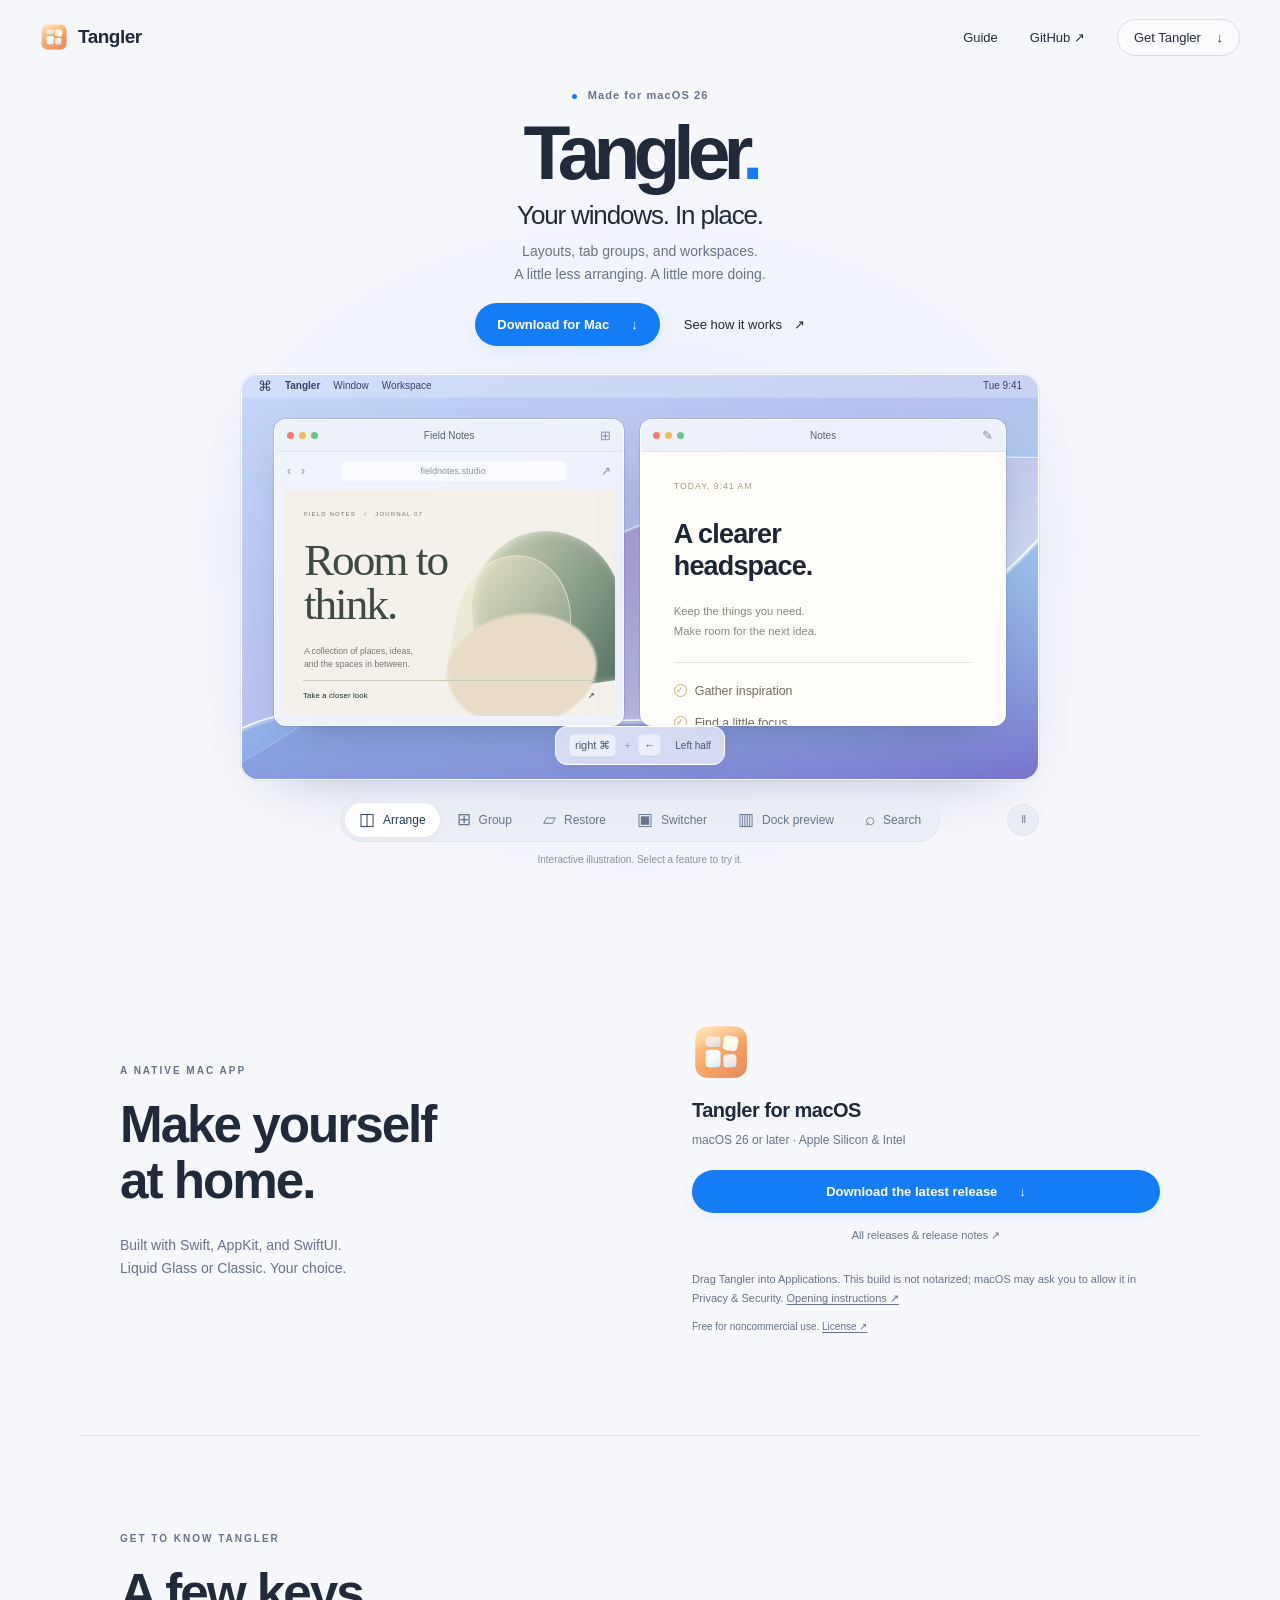
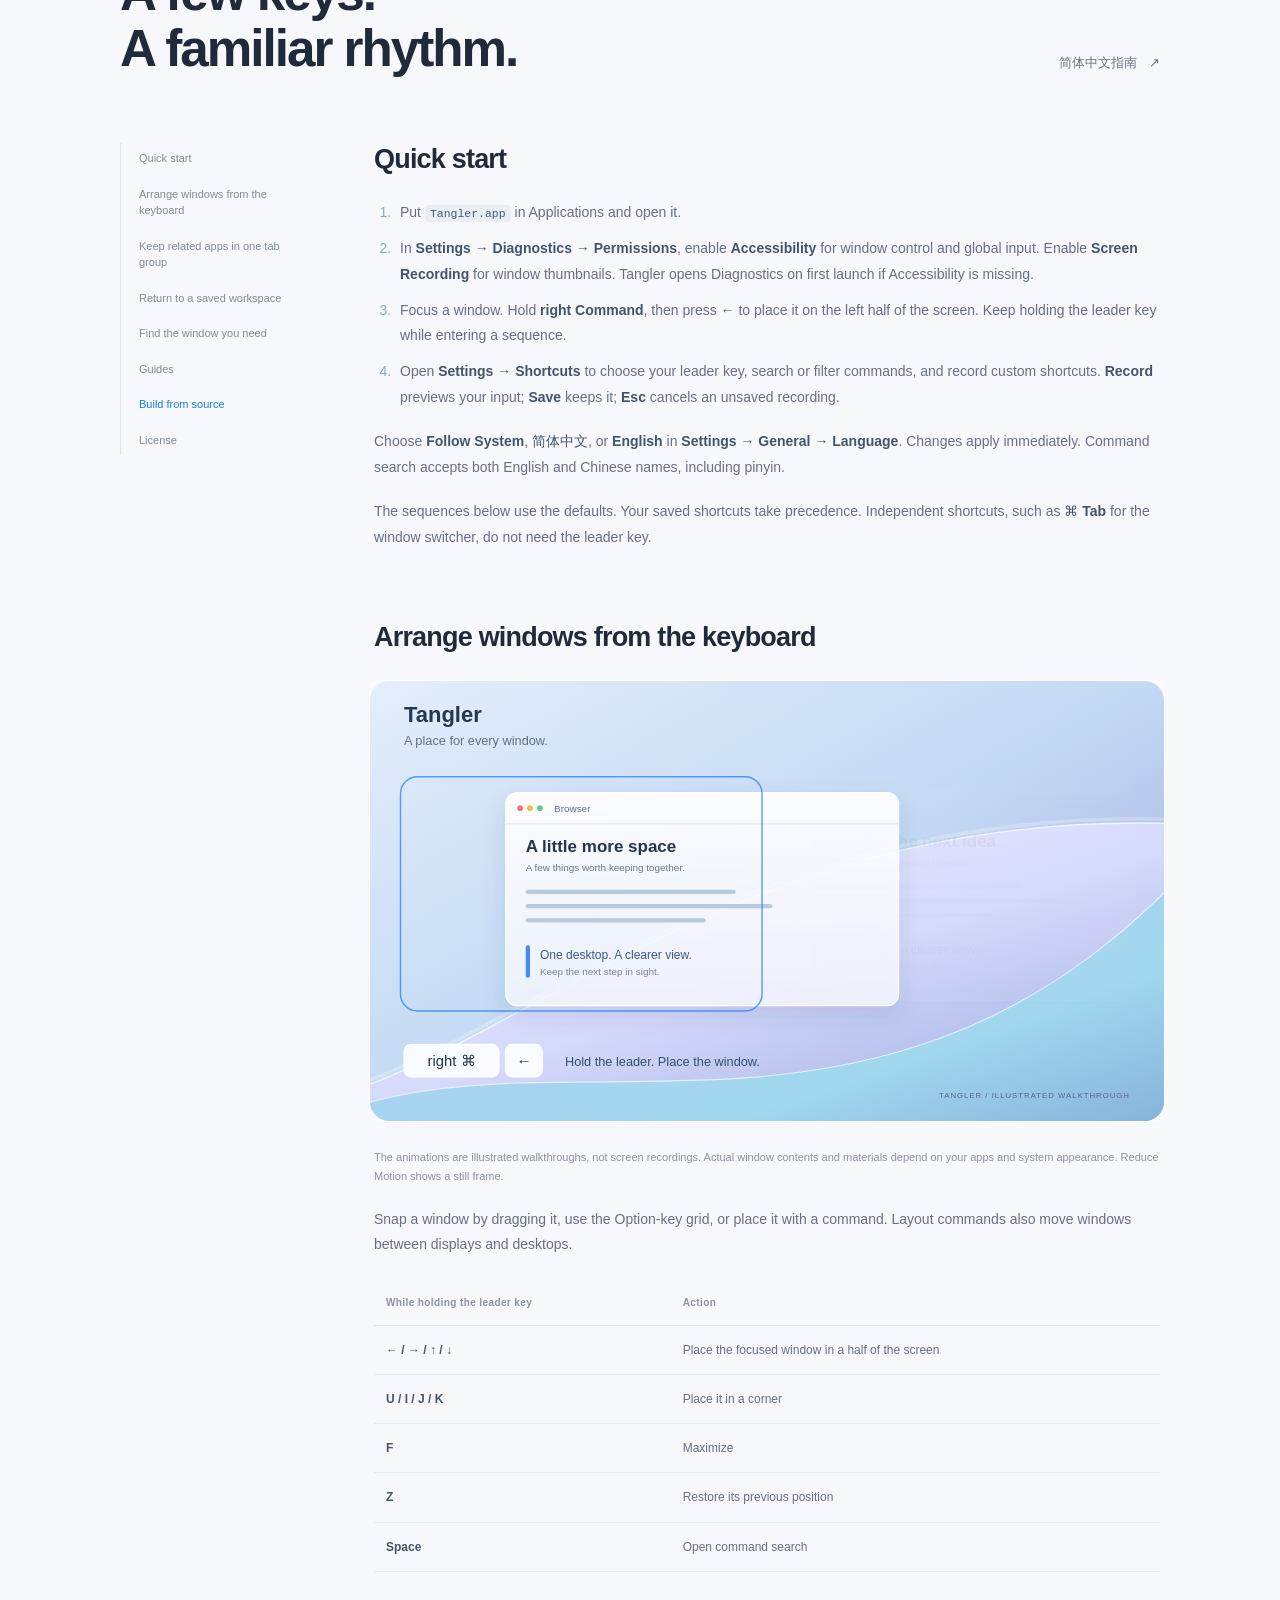
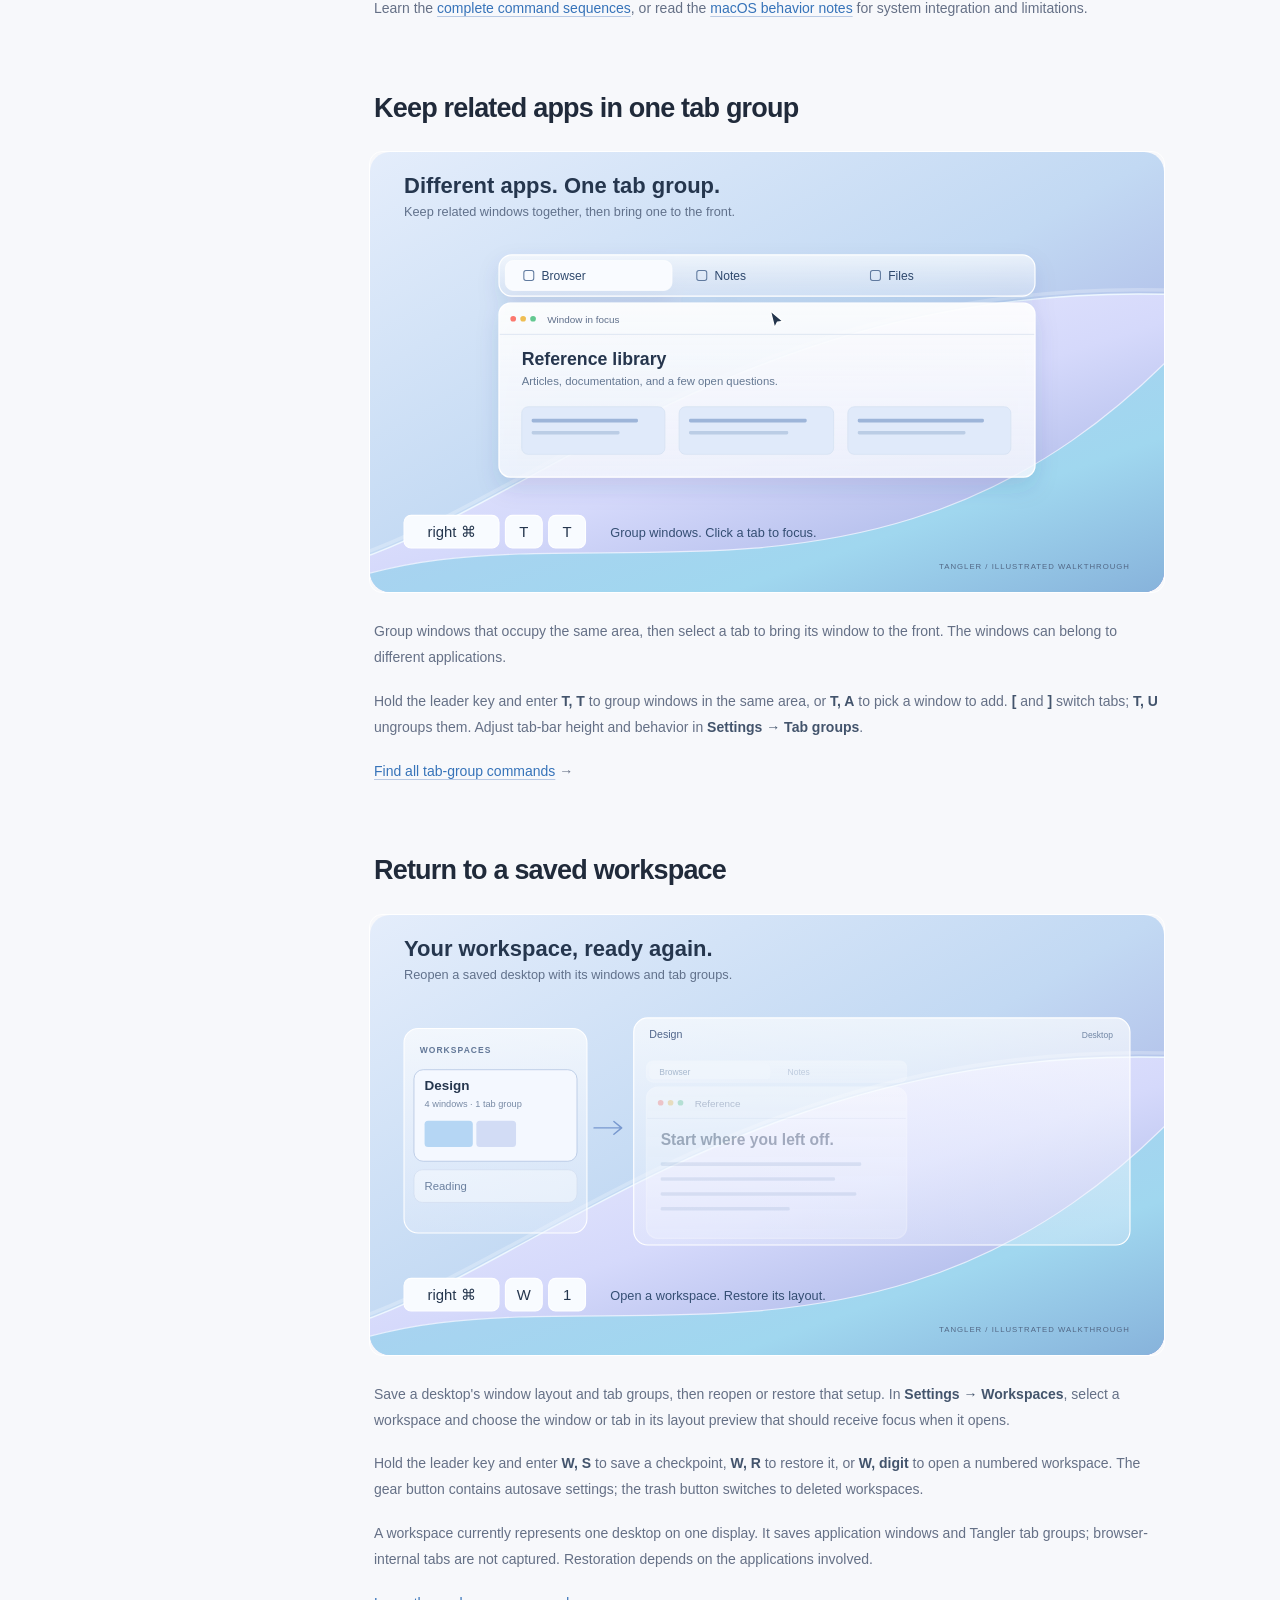
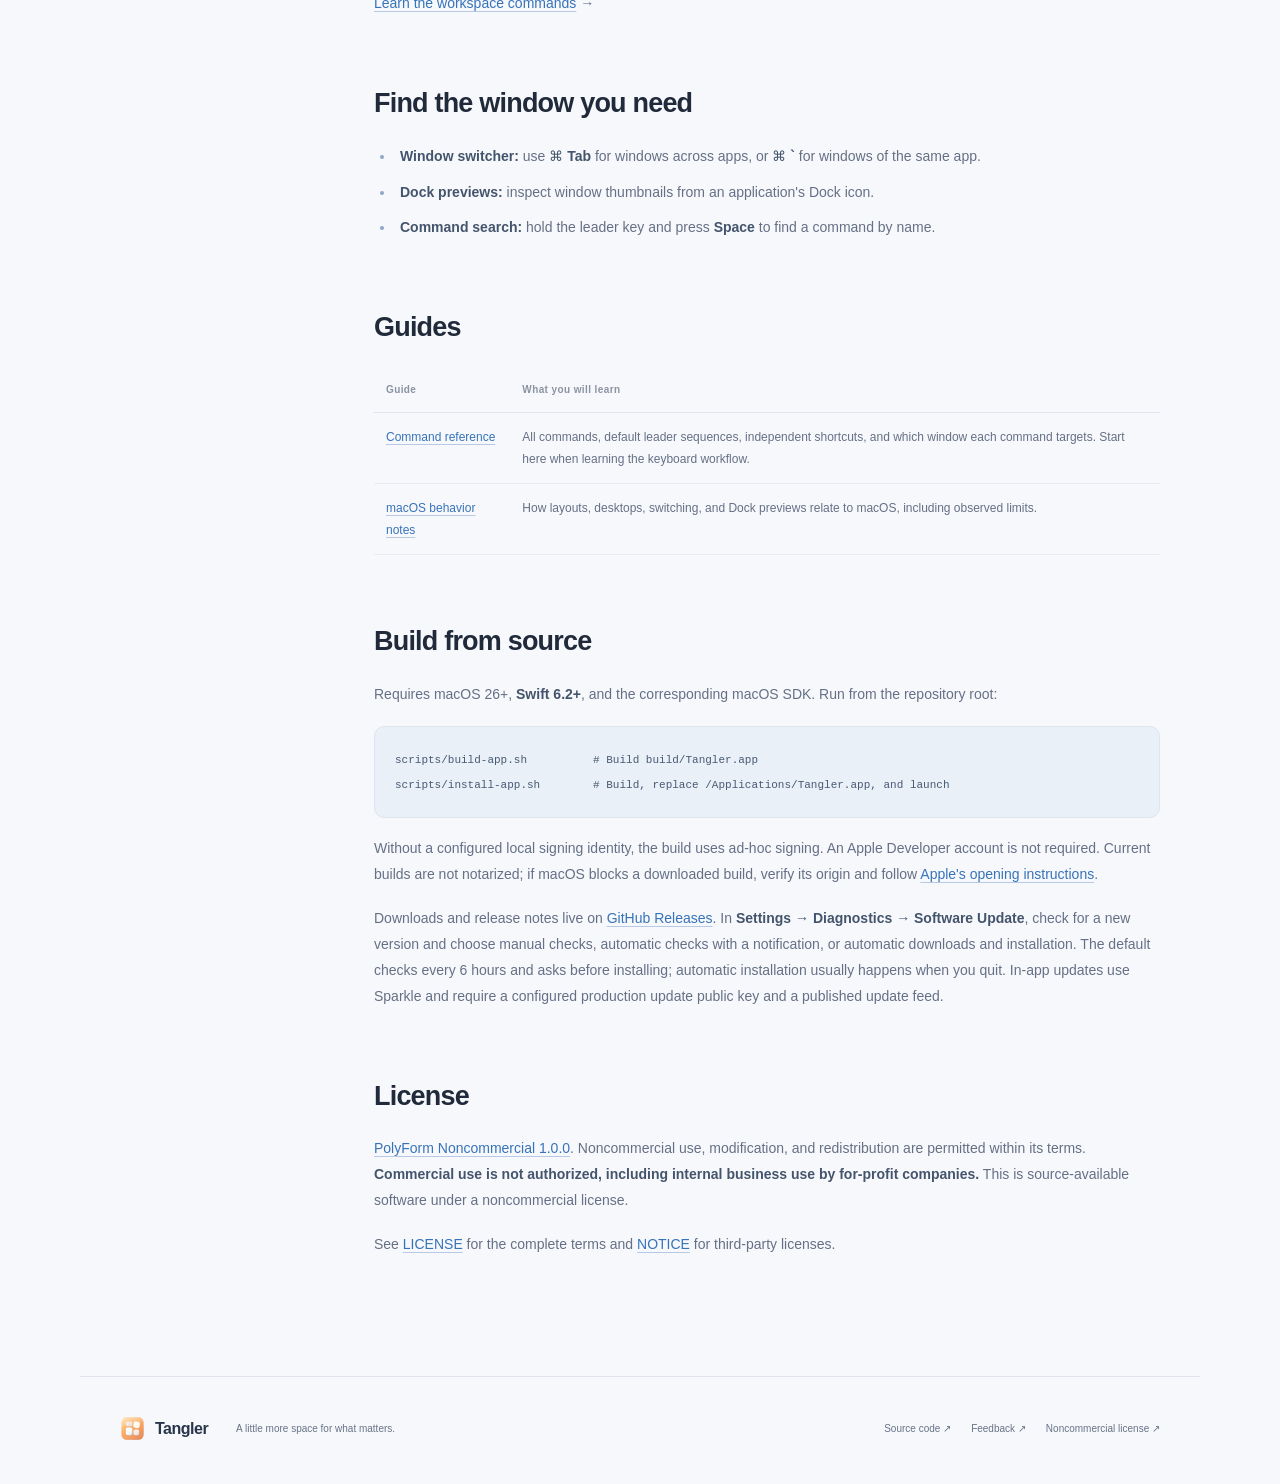
==== index.html @ 2348ae12 "initial release" ====
<!doctype html>
<html lang="en">
  <head>
    <meta charset="utf-8" />
    <meta name="viewport" content="width=device-width, initial-scale=1" />
    <meta
      name="description"
      content="Tangler is a native macOS window manager. Arrange windows, group apps into tabs, and restore saved workspaces."
    />
    <meta name="theme-color" content="#f5f6fa" />
    <meta property="og:title" content="Tangler — Your windows. In place." />
    <meta
      property="og:description"
      content="Keyboard-driven layouts, cross-app tab groups, and saved workspaces for macOS."
    />
    <meta property="og:type" content="website" />
    <meta
      property="og:image"
      content="https://q1ngsong.github.io/Tangler/docs/assets/banner.svg"
    />
    <link rel="canonical" href="https://q1ngsong.github.io/Tangler/" />
    <link rel="icon" href="site/mark.svg" type="image/svg+xml" />
    <link rel="stylesheet" href="site/style.css" />
    <script src="site/main.js" defer></script>
    <title>Tangler — Your windows. In place.</title>
  </head>
  <body>
    <a class="skip-link" href="#guide">Skip to the guide</a>
    <header class="site-header">
      <a class="brand" href="#top" aria-label="Tangler home"
        ><img src="site/mark.svg" width="28" height="28" alt="" />Tangler</a
      >
      <nav aria-label="Main navigation">
        <a href="#guide">Guide</a>
        <a href="https://github.com/Q1ngSong/Tangler"
          >GitHub <span aria-hidden="true">↗</span></a
        >
        <a class="nav-download" href="#download"
          >Get Tangler <span aria-hidden="true">↓</span></a
        >
      </nav>
    </header>
    <main>
      <section class="hero" id="top" aria-labelledby="hero-title">
        <div class="hero-copy">
          <p class="eyebrow">
            <span class="status-dot"></span> Made for macOS 26
          </p>
          <h1 id="hero-title">Tangler<span class="wordmark-dot">.</span></h1>
          <p class="hero-promise">Your windows. In place.</p>
          <p class="hero-description">
            Layouts, tab groups, and workspaces.<br />A little less arranging. A
            little more doing.
          </p>
          <div class="hero-actions">
            <a class="button primary" href="#download"
              >Download for Mac <span aria-hidden="true">↓</span></a
            ><a class="text-link" href="#guide"
              >See how it works <span aria-hidden="true">↗</span></a
            >
          </div>
        </div>
        <div class="demo-wrap">
          <div
            class="desktop"
            data-mode="layout"
            data-scene="layout"
            data-phase="rest"
            data-active="browser"
            role="group"
            aria-label="Interactive illustration of Tangler window management"
          >
            <svg
              class="wallpaper"
              viewBox="0 0 1200 610"
              preserveAspectRatio="xMidYMid slice"
              aria-hidden="true"
            >
              <defs>
                <linearGradient id="compass-blue" x2="0.8" y2="1">
                  <stop stop-color="#64d2ff" /><stop offset="1" stop-color="#1878db" />
                </linearGradient>
                <symbol id="preview-safari" viewBox="0 0 64 64">
                  <rect x="3" y="3" width="58" height="58" rx="14" fill="#f9fcff" stroke="#fff" />
                  <circle cx="32" cy="32" r="23" fill="url(#compass-blue)" />
                  <circle cx="32" cy="32" r="19.5" fill="none" stroke="#fff" stroke-opacity=".7" stroke-width=".8" />
                  <path d="M32 11v4m0 34v4M11 32h4m34 0h4M17 17l3 3m24 24 3 3M17 47l3-3m24-24 3-3" stroke="#fff" stroke-width="1.4" stroke-linecap="round" />
                  <path d="m43 20-7 16-16 8 8-16Z" fill="#fff" />
                  <path d="m43 20-7 16-8-8Z" fill="#fa7067" />
                  <circle cx="32" cy="32" r="2" fill="#fff" />
                </symbol>
                <symbol id="preview-notes" viewBox="0 0 64 64">
                  <rect x="3" y="3" width="58" height="58" rx="14" fill="#fffef9" stroke="#fff" />
                  <path d="M17 3h30a14 14 0 0 1 14 14v7H3v-7A14 14 0 0 1 17 3Z" fill="#f3ce62" />
                  <path d="M3 24h58" stroke="#dfb951" />
                  <path d="M15 34h34M15 42h34M15 50h24" stroke="#c9c6ba" stroke-width="2" stroke-linecap="round" />
                </symbol>
                <symbol id="preview-files" viewBox="0 0 64 64">
                  <rect x="3" y="3" width="58" height="58" rx="14" fill="#eff8ff" stroke="#fff" />
                  <path d="M12 21a4 4 0 0 1 4-4h13l5 5h14a4 4 0 0 1 4 4v20a4 4 0 0 1-4 4H16a4 4 0 0 1-4-4Z" fill="#75bff2" />
                  <path d="M12 28h40" stroke="#c4e9ff" stroke-width="2" />
                </symbol>
                <linearGradient id="sky" x2="1" y2="1">
                  <stop stop-color="#c3d6f8" />
                  <stop offset=".46" stop-color="#b9c2ef" />
                  <stop offset="1" stop-color="#91d5e2" />
                </linearGradient>
                <linearGradient id="flow" x2=".5" y2="1">
                  <stop stop-color="#e4f9ff" stop-opacity=".35" />
                  <stop offset=".48" stop-color="#86b9ed" stop-opacity=".65" />
                  <stop offset="1" stop-color="#7872cc" />
                </linearGradient>
                <linearGradient id="lilac" x2="1" y2=".4">
                  <stop stop-color="#7982cc" />
                  <stop offset=".5" stop-color="#b0a3dd" />
                  <stop offset="1" stop-color="#d7eff8" />
                </linearGradient>
              </defs>
              <path fill="url(#sky)" d="M0 0h1200v610H0z" />
              <g class="ribbon ribbon-back">
                <path
                  d="M-180 620C95 696 407 28 1350 140L1370 690H-180Z"
                  fill="url(#lilac)"
                />
                <path
                  d="M-180 617C95 693 407 25 1350 137"
                  fill="none"
                  stroke="#e7edff"
                  stroke-width="2"
                />
              </g>
              <g class="ribbon ribbon-front">
                <path
                  d="M-140 692C65 220 735 897 1290 146L1390 720H-140Z"
                  fill="url(#flow)"
                />
                <path
                  d="M-140 686C65 214 735 891 1290 140"
                  fill="none"
                  stroke="#f6ffff"
                  stroke-width="2.5"
                />
              </g>
            </svg>
            <div class="desktop-menubar" aria-hidden="true">
              <span class="mini-mark">⌘</span><strong>Tangler</strong
              ><span>Window</span><span>Workspace</span
              ><span class="menubar-right">Tue 9:41</span>
            </div>
            <div class="workspace-label">
              <span class="tiny-stack" aria-hidden="true">▱</span> Design
              workspace <span class="workspace-check">✓</span>
            </div>
            <div class="app-window browser-window">
              <div class="window-chrome">
                <span class="traffic" aria-hidden="true"
                  ><i></i><i></i><i></i></span
                ><span class="window-title">Field Notes</span
                ><span class="window-tool" aria-hidden="true">⊞</span>
              </div>
              <div class="browser-address" aria-hidden="true">
                <span>‹ &nbsp; ›</span><span class="url">fieldnotes.studio</span
                ><span>↗</span>
              </div>
              <div class="browser-page">
                <div class="editorial-label">
                  FIELD NOTES &nbsp; / &nbsp; JOURNAL 07
                </div>
                <h2>Room to<br />think.</h2>
                <div class="editorial-art" aria-hidden="true">
                  <span></span><i></i><b></b>
                </div>
                <p>
                  A collection of places, ideas,<br />and the spaces in between.
                </p>
                <span class="editorial-footer"
                  >Take a closer look <span>↗</span></span
                >
              </div>
            </div>
            <div class="app-window reading-window" aria-hidden="true">
              <div class="window-chrome">
                <span class="traffic" aria-hidden="true"><i></i><i></i><i></i></span>
                <span class="window-title">Reading list</span>
              </div>
              <div class="reading-page">
                <p>FIELD NOTES / SAVED FOR LATER</p>
                <h2>A little<br />inspiration.</h2>
                <div class="reading-lines" aria-hidden="true"></div>
              </div>
            </div>
            <div class="app-window notes-window">
              <div class="window-chrome">
                <span class="traffic" aria-hidden="true"
                  ><i></i><i></i><i></i></span
                ><span class="window-title">Notes</span
                ><span class="window-tool" aria-hidden="true">✎</span>
              </div>
              <div class="note-page">
                <p class="note-date">TODAY, 9:41 AM</p>
                <h2>A clearer<br />headspace.</h2>
                <p>
                  Keep the things you need.<br />Make room for the next idea.
                </p>
                <div class="note-rule"></div>
                <div class="note-check"><span>✓</span> Gather inspiration</div>
                <div class="note-check"><span>✓</span> Find a little focus</div>
                <div class="note-check">
                  <span class="empty-check"></span> Make something good
                </div>
                <p class="note-signature">One thing at a time.</p>
              </div>
            </div>
            <div class="app-window files-window" aria-hidden="true">
              <div class="window-chrome">
                <span class="traffic"><i></i><i></i><i></i></span
                ><span class="window-title">Ideas</span>
              </div>
              <div class="folder-icon"></div>
              <p>Everything, together.</p>
            </div>
            <div class="tab-group" role="group" aria-label="Preview app tabs">
              <button data-app="browser" aria-pressed="true">
                <span class="app-icon safari-icon">↗</span>Field Notes</button
              ><button data-app="notes" aria-pressed="false">
                <span class="app-icon notes-icon">≡</span>Notes</button
              ><span class="tab-add" aria-hidden="true">+</span>
            </div>
            <div class="preview-panel switcher-preview" role="group" aria-label="Window switcher preview" aria-hidden="true" inert>
              <div class="preview-heading"><strong>Every window, in view.</strong><span>Choose one to focus</span></div>
              <div class="switcher-windows"></div>
            </div>
            <div class="preview-panel dock-preview" role="group" aria-label="Dock window previews" aria-hidden="true" inert>
              <div class="preview-heading"><strong class="dock-preview-title">Safari</strong><span>Choose a window</span></div>
              <div class="dock-windows"></div>
            </div>
            <div class="dock-stage" role="group" aria-label="Preview Dock apps" aria-hidden="true" inert>
              <button class="dock-app" data-app="browser" aria-label="Preview Safari windows" aria-pressed="true"><svg class="dock-icon" viewBox="0 0 64 64" aria-hidden="true"><use href="#preview-safari" /></svg></button>
              <button class="dock-app" data-app="notes" aria-label="Preview Notes windows" aria-pressed="false"><svg class="dock-icon" viewBox="0 0 64 64" aria-hidden="true"><use href="#preview-notes" /></svg></button>
            </div>
            <div class="preview-panel search-preview" role="group" aria-label="Command search preview" aria-hidden="true" inert>
              <label class="search-field">
                <svg viewBox="0 0 24 24" fill="none" stroke="currentColor" stroke-width="1.7" aria-hidden="true"><circle cx="10.5" cy="10.5" r="6.5"/><path d="m16 16 5 5"/></svg>
                <input class="command-search-input" type="search" aria-label="Search demo commands and windows" placeholder="Search commands and windows…" autocomplete="off" spellcheck="false" />
              </label>
              <div class="search-results"></div>
              <p class="search-empty" hidden>No matches. Try “Notes” or “Layout”.</p>
              <div class="search-footer"><span class="search-count">4 results</span><span>↵ Run first result · Esc close</span></div>
            </div>
            <div class="snap-outline" aria-hidden="true"></div>
            <div class="command-hint">
              <kbd>right ⌘</kbd><span class="command-plus">+</span
              ><kbd class="demo-key">←</kbd
              ><span class="command-label">Left half</span>
            </div>
          </div>
          <div class="demo-toolbar">
            <div
              class="mode-picker"
              role="group"
              aria-label="Choose a feature to preview"
            >
              <button data-mode="layout" aria-pressed="true">
                <span aria-hidden="true">◫</span> Arrange</button
              ><button data-mode="tabs" aria-pressed="false">
                <span aria-hidden="true">⊞</span> Group</button
              ><button data-mode="workspace" aria-pressed="false">
                <span aria-hidden="true">▱</span> Restore
              </button><button data-mode="switcher" aria-pressed="false">
                <span aria-hidden="true">▣</span> Switcher
              </button><button data-mode="dock" aria-pressed="false">
                <span aria-hidden="true">▥</span> Dock preview
              </button><button data-mode="search" aria-pressed="false">
                <span aria-hidden="true">⌕</span> Search
              </button>
            </div>
            <button
              class="motion-toggle"
              type="button"
              aria-pressed="true"
              aria-label="Pause automatic preview"
            >
              <span class="motion-symbol" aria-hidden="true">Ⅱ</span>
            </button>
          </div>
          <p class="demo-caption">
            Interactive illustration. Select a feature to try it.
          </p>
          <p class="sr-only" role="status" id="demo-status"></p>
        </div>
      </section>
      <section
        class="download-section section-width"
        id="download"
        aria-labelledby="download-title"
      >
        <div>
          <p class="eyebrow">A NATIVE MAC APP</p>
          <h2 id="download-title">Make yourself<br />at home.</h2>
          <p>
            Built with Swift, AppKit, and SwiftUI.<br />Liquid Glass or Classic.
            Your choice.
          </p>
        </div>
        <div class="download-details">
          <img
            class="download-mark"
            src="site/mark.svg"
            alt=""
            width="58"
            height="58"
          />
          <h3>Tangler for macOS</h3>
          <p>macOS 26 or later · Apple Silicon &amp; Intel</p>
          <a
            class="button primary"
            href="https://github.com/Q1ngSong/Tangler/releases/latest"
            >Download the latest release <span aria-hidden="true">↓</span></a
          ><a
            class="release-link"
            href="https://github.com/Q1ngSong/Tangler/releases"
            >All releases &amp; release notes
            <span aria-hidden="true">↗</span></a
          >
          <p class="install-note">
            Drag Tangler into Applications. This build is not notarized; macOS
            may ask you to allow it in Privacy &amp; Security.
            <a href="https://support.apple.com/en-us/102445"
              >Opening instructions ↗</a
            >
          </p>
          <p class="license-note">
            Free for noncommercial use.
            <a href="https://github.com/Q1ngSong/Tangler/blob/main/LICENSE"
              >License ↗</a
            >
          </p>
        </div>
      </section>
      <section
        class="guide-section section-width"
        id="guide"
        aria-labelledby="guide-title"
      >
        <div class="guide-heading">
          <p class="eyebrow">GET TO KNOW TANGLER</p>
          <h2 id="guide-title">A few keys.<br />A familiar rhythm.</h2>
          <a
            class="text-link"
            href="https://github.com/Q1ngSong/Tangler/blob/main/docs/README.zh-CN.md"
            >简体中文指南 <span aria-hidden="true">↗</span></a
          >
        </div>
        <div class="guide-layout">
          <aside class="guide-nav" aria-label="Guide sections"><a href="#quick-start">Quick start</a>
<a href="#arrange-windows-from-the-keyboard">Arrange windows from the keyboard</a>
<a href="#keep-related-apps-in-one-tab-group">Keep related apps in one tab group</a>
<a href="#return-to-a-saved-workspace">Return to a saved workspace</a>
<a href="#find-the-window-you-need">Find the window you need</a>
<a href="#guides">Guides</a>
<a href="#build-from-source">Build from source</a>
<a href="#license">License</a></aside>
          <article class="readme-content"><h2 id="quick-start">Quick start</h2>
<ol>
<li>Put <code>Tangler.app</code> in Applications and open it.</li>
<li>In <strong>Settings → Diagnostics → Permissions</strong>, enable <strong>Accessibility</strong> for window control and global input. Enable <strong>Screen Recording</strong> for window thumbnails. Tangler opens Diagnostics on first launch if Accessibility is missing.</li>
<li>Focus a window. Hold <strong>right Command</strong>, then press <strong>←</strong> to place it on the left half of the screen. Keep holding the leader key while entering a sequence.</li>
<li>Open <strong>Settings → Shortcuts</strong> to choose your leader key, search or filter commands, and record custom shortcuts. <strong>Record</strong> previews your input; <strong>Save</strong> keeps it; <strong>Esc</strong> cancels an unsaved recording.</li>
</ol>
<p>Choose <strong>Follow System</strong>, <strong>简体中文</strong>, or <strong>English</strong> in <strong>Settings → General → Language</strong>. Changes apply immediately. Command search accepts both English and Chinese names, including pinyin.</p>
<p>The sequences below use the defaults. Your saved shortcuts take precedence. Independent shortcuts, such as <strong>⌘ Tab</strong> for the window switcher, do not need the leader key.</p>
<h2 id="arrange-windows-from-the-keyboard">Arrange windows from the keyboard</h2>
<p><img src="docs/assets/layout-demo.svg" alt="Animated illustration of a window moving into the left half of a desktop after a leader-key command." loading="lazy" decoding="async" /></p>
<p><em>The animations are illustrated walkthroughs, not screen recordings. Actual window contents and materials depend on your apps and system appearance. Reduce Motion shows a still frame.</em></p>
<p>Snap a window by dragging it, use the Option-key grid, or place it with a command. Layout commands also move windows between displays and desktops.</p>
<table>
<thead>
<tr>
<th>While holding the leader key</th>
<th>Action</th>
</tr>
</thead>
<tbody>
<tr>
<td><strong>← / → / ↑ / ↓</strong></td>
<td>Place the focused window in a half of the screen</td>
</tr>
<tr>
<td><strong>U / I / J / K</strong></td>
<td>Place it in a corner</td>
</tr>
<tr>
<td><strong>F</strong></td>
<td>Maximize</td>
</tr>
<tr>
<td><strong>Z</strong></td>
<td>Restore its previous position</td>
</tr>
<tr>
<td><strong>Space</strong></td>
<td>Open command search</td>
</tr>
</tbody>
</table>
<p>Learn the <a href="https://github.com/Q1ngSong/Tangler/blob/main/docs/COMMANDS.md">complete command sequences</a>, or read the <a href="https://github.com/Q1ngSong/Tangler/blob/main/docs/COMMANDS.macos.md">macOS behavior notes</a> for system integration and limitations.</p>
<h2 id="keep-related-apps-in-one-tab-group">Keep related apps in one tab group</h2>
<p><img src="docs/assets/tabs-demo.svg" alt="Animated illustration of a cross-app tab group switching from a browser window to notes." loading="lazy" decoding="async" /></p>
<p>Group windows that occupy the same area, then select a tab to bring its window to the front. The windows can belong to different applications.</p>
<p>Hold the leader key and enter <strong>T, T</strong> to group windows in the same area, or <strong>T, A</strong> to pick a window to add. <strong>[</strong> and <strong>]</strong> switch tabs; <strong>T, U</strong> ungroups them. Adjust tab-bar height and behavior in <strong>Settings → Tab groups</strong>.</p>
<p><a href="https://github.com/Q1ngSong/Tangler/blob/main/docs/COMMANDS.md">Find all tab-group commands</a> →</p>
<h2 id="return-to-a-saved-workspace">Return to a saved workspace</h2>
<p><img src="docs/assets/workspace-demo.svg" alt="Animated illustration of opening a saved workspace and restoring its windows and tab group." loading="lazy" decoding="async" /></p>
<p>Save a desktop's window layout and tab groups, then reopen or restore that setup. In <strong>Settings → Workspaces</strong>, select a workspace and choose the window or tab in its layout preview that should receive focus when it opens.</p>
<p>Hold the leader key and enter <strong>W, S</strong> to save a checkpoint, <strong>W, R</strong> to restore it, or <strong>W, digit</strong> to open a numbered workspace. The gear button contains autosave settings; the trash button switches to deleted workspaces.</p>
<p>A workspace currently represents one desktop on one display. It saves application windows and Tangler tab groups; browser-internal tabs are not captured. Restoration depends on the applications involved.</p>
<p><a href="https://github.com/Q1ngSong/Tangler/blob/main/docs/COMMANDS.md">Learn the workspace commands</a> →</p>
<h2 id="find-the-window-you-need">Find the window you need</h2>
<ul>
<li><strong>Window switcher:</strong> use <strong>⌘ Tab</strong> for windows across apps, or <strong>⌘ `</strong> for windows of the same app.</li>
<li><strong>Dock previews:</strong> inspect window thumbnails from an application's Dock icon.</li>
<li><strong>Command search:</strong> hold the leader key and press <strong>Space</strong> to find a command by name.</li>
</ul>
<h2 id="guides">Guides</h2>
<table>
<thead>
<tr>
<th>Guide</th>
<th>What you will learn</th>
</tr>
</thead>
<tbody>
<tr>
<td><a href="https://github.com/Q1ngSong/Tangler/blob/main/docs/COMMANDS.md">Command reference</a></td>
<td>All commands, default leader sequences, independent shortcuts, and which window each command targets. Start here when learning the keyboard workflow.</td>
</tr>
<tr>
<td><a href="https://github.com/Q1ngSong/Tangler/blob/main/docs/COMMANDS.macos.md">macOS behavior notes</a></td>
<td>How layouts, desktops, switching, and Dock previews relate to macOS, including observed limits.</td>
</tr>
</tbody>
</table>
<h2 id="build-from-source">Build from source</h2>
<p>Requires macOS 26+, <strong>Swift 6.2+</strong>, and the corresponding macOS SDK. Run from the repository root:</p>
<pre><code class="language-sh">scripts/build-app.sh          # Build build/Tangler.app
scripts/install-app.sh        # Build, replace /Applications/Tangler.app, and launch
</code></pre>
<p>Without a configured local signing identity, the build uses ad-hoc signing. An Apple Developer account is not required. Current builds are not notarized; if macOS blocks a downloaded build, verify its origin and follow <a href="https://support.apple.com/en-us/102445">Apple's opening instructions</a>.</p>
<p>Downloads and release notes live on <a href="https://github.com/Q1ngSong/Tangler/releases">GitHub Releases</a>. In <strong>Settings → Diagnostics → Software Update</strong>, check for a new version and choose manual checks, automatic checks with a notification, or automatic downloads and installation. The default checks every 6 hours and asks before installing; automatic installation usually happens when you quit. In-app updates use Sparkle and require a configured production update public key and a published update feed.</p>
<h2 id="license">License</h2>
<p><a href="https://github.com/Q1ngSong/Tangler/blob/main/LICENSE">PolyForm Noncommercial 1.0.0</a>. Noncommercial use, modification, and redistribution are permitted within its terms. <strong>Commercial use is not authorized, including internal business use by for-profit companies.</strong> This is source-available software under a noncommercial license.</p>
<p>See <a href="https://github.com/Q1ngSong/Tangler/blob/main/LICENSE">LICENSE</a> for the complete terms and <a href="https://github.com/Q1ngSong/Tangler/blob/main/NOTICE">NOTICE</a> for third-party licenses.</p>
</article>
        </div>
      </section>
    </main>
    <footer class="section-width">
      <a class="brand" href="#top"
        ><img src="site/mark.svg" width="25" height="25" alt="" />Tangler</a
      >
      <p>A little more space for what matters.</p>
      <div>
        <a href="https://github.com/Q1ngSong/Tangler">Source code ↗</a
        ><a href="https://github.com/Q1ngSong/Tangler/issues">Feedback ↗</a
        ><a href="https://github.com/Q1ngSong/Tangler/blob/main/LICENSE"
          >Noncommercial license ↗</a
        >
      </div>
    </footer>
  </body>
</html>
---- site/style.css ----
@charset "UTF-8";
:root {
  color-scheme: light;
  --ink: #202a3a;
  --muted: #687388;
  --paper: #f7f8fb;
  --blue: #147df5;
  --line: #dfe4ed;
  --header-height: 74px;
  font-family: -apple-system, BlinkMacSystemFont, "Segoe UI", sans-serif;
  font-synthesis: none;
  scroll-behavior: smooth;
  scroll-padding-top: 100px;
}
* {
  box-sizing: border-box;
}
body {
  margin: 0;
  background: var(--paper);
  color: var(--ink);
  -webkit-font-smoothing: antialiased;
}
a {
  color: inherit;
  text-decoration: none;
}
button {
  font: inherit;
  color: inherit;
  cursor: pointer;
}
a,
button {
  -webkit-tap-highlight-color: transparent;
}
button:focus-visible,
a:focus-visible {
  outline: 3px solid var(--blue);
  outline-offset: 5px;
}
button {
  border: 0;
}
img,
svg {
  max-width: 100%;
}
.sr-only {
  position: absolute;
  width: 1px;
  height: 1px;
  padding: 0;
  overflow: hidden;
  clip: rect(0, 0, 0, 0);
  white-space: nowrap;
}
.skip-link {
  position: fixed;
  top: 10px;
  left: 10px;
  z-index: 100;
  background: white;
  padding: 12px;
  transform: translateY(-150%);
}
.skip-link:focus {
  transform: none;
}
.site-header {
  height: var(--header-height);
  display: flex;
  align-items: center;
  justify-content: space-between;
  max-width: 1280px;
  padding: 0 40px;
  margin: 0 auto;
  position: relative;
  z-index: 10;
}
.brand {
  display: inline-flex;
  align-items: center;
  gap: 10px;
  font-size: 19px;
  font-weight: 650;
  letter-spacing: -0.5px;
}
.site-header nav {
  display: flex;
  align-items: center;
  gap: 32px;
  font-size: 13px;
  font-weight: 500;
}
.site-header nav a {
  transition: color 0.2s;
}
.site-header nav a:hover,
.text-link:hover {
  color: var(--blue);
}
.nav-download {
  padding: 10px 16px;
  border: 1px solid #d5dce8;
  border-radius: 22px;
  background: #ffffff75;
}
.nav-download span {
  margin-left: 12px;
}
.hero {
  position: relative;
  overflow: hidden;
  padding: 24px 0 52px;
  background: radial-gradient(ellipse at 50% 56%, #e9edff 0, transparent 61%);
}
.hero-copy {
  text-align: center;
  position: relative;
  z-index: 2;
  padding: 0 24px;
  animation: arrive 0.75s both;
}
.eyebrow {
  font-size: 10px;
  letter-spacing: 2px;
  font-weight: 650;
  color: var(--muted);
  line-height: 1.7;
  margin: 0 0 18px;
}
.hero .eyebrow {
  font-size: 11px;
  letter-spacing: 1.1px;
  text-transform: none;
  margin-bottom: 8px;
}
.status-dot {
  display: inline-block;
  width: 5px;
  height: 5px;
  border-radius: 50%;
  background: #147df5;
  vertical-align: middle;
  margin-right: 7px;
}
.hero h1 {
  font-size: clamp(66px, 7.3vw, 108px);
  line-height: 1.02;
  letter-spacing: -7px;
  font-weight: 650;
  margin: 0;
}
.wordmark-dot {
  color: var(--blue);
}
.hero-promise {
  font-size: clamp(21px, 2.25vw, 32px);
  letter-spacing: -1.15px;
  line-height: 1.25;
  margin: 12px 0;
}
.hero-description {
  font-size: 14px;
  color: var(--muted);
  line-height: 1.7;
  margin: 14px 0 20px;
}
.hero-actions {
  display: flex;
  align-items: center;
  justify-content: center;
  gap: 24px;
}
.button {
  display: inline-flex;
  align-items: center;
  justify-content: center;
  gap: 22px;
  padding: 14px 22px;
  border-radius: 28px;
  font-size: 13px;
  font-weight: 550;
  transition:
    background 0.2s,
    transform 0.2s;
}
.button:hover {
  transform: translateY(-2px);
}
.button.primary {
  background: var(--blue);
  color: #fff;
  box-shadow: 0 5px 12px #147df512;
}
.button.primary:hover {
  background: #086de0;
}
.text-link {
  font-size: 13px;
  font-weight: 500;
  transition: color 0.2s;
}
.text-link span {
  margin-left: 8px;
}
.demo-wrap {
  container-type: inline-size;
  max-width: 1120px;
  margin: 42px auto 0;
  padding: 0 40px;
  animation: arrive 1s 0.12s both;
}
.desktop {
  container-type: inline-size;
  color: #1b2533;
  color-scheme: light;
  position: relative;
  isolation: isolate;
  aspect-ratio: 1200/610;
  border: 1px solid #fff;
  border-radius: 17px;
  overflow: hidden;
  background: #bec9ee;
  box-shadow:
    0 26px 55px -36px #39497565,
    0 0 0 1px #59668918;
}
.wallpaper {
  position: absolute;
  inset: 0;
  width: 100%;
  height: 100%;
  z-index: -2;
}
.ribbon {
  transform-origin: center;
  animation: flow 17s ease-in-out infinite alternate;
}
.ribbon-front {
  animation-delay: -7s;
  animation-duration: 21s;
}
.desktop-menubar {
  height: 5.4%;
  display: flex;
  align-items: center;
  gap: 1.7%;
  padding: 0 2%;
  font-size: clamp(5px, 0.85vw, 10px);
  background: #f5f6ff49;
  box-shadow: 0 1px #fff3;
  color: #354266;
}
.mini-mark {
  font-size: 1.4em;
}
.menubar-right {
  margin-left: auto;
}
.workspace-label {
  position: absolute;
  left: 4%;
  top: 10%;
  display: flex;
  align-items: center;
  gap: 8px;
  padding: 9px 14px;
  border: 1px solid #fff9;
  border-radius: 30px;
  background: #ebf5ff60;
  backdrop-filter: blur(15px);
  font-size: clamp(7px, 0.9vw, 11px);
  opacity: 0;
  transform: translateY(-5px);
  transition:
    opacity 0.55s,
    transform 0.55s;
}
.tiny-stack {
  font-size: 20px;
}
.workspace-check {
  background: #fff7;
  border-radius: 50%;
  width: 16px;
  height: 16px;
  text-align: center;
  line-height: 16px;
  margin-left: 12px;
}
.app-window {
  position: absolute;
  overflow: hidden;
  border: 1px solid #fffffff2;
  border-radius: 12px;
  background: #f6f8ffe8;
  box-shadow:
    0 17px 45px -23px #33486787,
    0 0 0 1px #556a9533;
  transition:
    inset 1s cubic-bezier(0.22, 1, 0.36, 1),
    width 1s cubic-bezier(0.22, 1, 0.36, 1),
    height 1s cubic-bezier(0.22, 1, 0.36, 1),
    opacity 0.55s,
    transform 0.75s,
    box-shadow 0.3s;
  backdrop-filter: blur(22px);
  container-type: inline-size;
}
.window-chrome {
  height: 32px;
  display: flex;
  align-items: center;
  padding: 0 12px;
  background: #e9edf477;
  border-bottom: 1px solid #bbc6d343;
  position: relative;
}
.traffic {
  display: flex;
  gap: 5px;
}
.traffic i {
  width: 7px;
  height: 7px;
  border-radius: 50%;
  background: #fc786e;
}
.traffic i:nth-child(2) {
  background: #efbe53;
}
.traffic i:nth-child(3) {
  background: #63c890;
}
.window-title {
  font-size: 10px;
  position: absolute;
  left: 50%;
  transform: translateX(-50%);
  font-weight: 500;
  white-space: nowrap;
  color: #566178;
}
.window-tool {
  margin-left: auto;
  color: #8190a4;
  font-size: 13px;
}
.browser-window {
  left: 9%;
  top: 13%;
  width: 55%;
  height: 73%;
  z-index: 2;
}
.notes-window {
  left: 57%;
  top: 23%;
  width: 34%;
  height: 63%;
  z-index: 3;
}
.files-window {
  left: 6%;
  top: 23%;
  width: 24%;
  height: 36%;
  z-index: 1;
  opacity: 0;
  transform: scale(0.92);
}
.browser-address {
  display: flex;
  align-items: center;
  justify-content: space-between;
  padding: 8px 12px;
  gap: 20px;
  color: #8491a5;
  font-size: 12px;
}
.url {
  background: #ffffff95;
  width: 70%;
  font-size: 9px;
  border: 1px solid #d8dee750;
  border-radius: 5px;
  padding: 5px;
  text-align: center;
}
.browser-page {
  position: relative;
  background: #f4f1ea;
  margin: 0 8px;
  height: calc(100% - 79px);
  overflow: hidden;
  padding: 5.8% 6%;
}
.editorial-label {
  font-size: clamp(6px, 1.75cqw, 11px);
  letter-spacing: 1.1px;
  color: #74776c;
  position: relative;
  z-index: 2;
}
.browser-page h2 {
  font-family: Georgia, "Times New Roman", serif;
  font-size: 13cqw;
  font-weight: 400;
  line-height: 0.99;
  letter-spacing: -2px;
  margin: 7% 0 6%;
  color: #3d4940;
  position: relative;
  z-index: 2;
}
.browser-page p {
  font-size: 2.5cqw;
  color: #73776f;
  line-height: 1.5;
  position: relative;
  z-index: 2;
}
.editorial-art {
  position: absolute;
  right: -2%;
  top: 18%;
  width: 45%;
  height: 70%;
  transform: rotate(-8deg);
}
.editorial-art span {
  position: absolute;
  inset: 0;
  border-radius: 50% 50% 8% 8%;
  background: linear-gradient(130deg, #d7d9bc, #819784 64%, #506f5e);
  box-shadow: inset 3px 1px 10px #fff8;
}
.editorial-art i {
  position: absolute;
  left: -12%;
  top: 12%;
  width: 77%;
  height: 87%;
  border: 1px solid #f4f4dba6;
  border-radius: 50% 50% 0 0;
  transform: rotate(19deg);
  background: linear-gradient(130deg, #eee7cc99, #88a38a22);
}
.editorial-art b {
  position: absolute;
  left: -22%;
  bottom: -20%;
  height: 70%;
  width: 100%;
  background: #e8dcc9;
  border-radius: 50%;
  filter: blur(1px);
}
.editorial-footer {
  position: absolute;
  bottom: 7%;
  left: 6%;
  right: 6%;
  font-size: 2.2cqw;
  letter-spacing: 0.2px;
  border-top: 1px solid #cac9bc;
  padding-top: 3%;
  z-index: 2;
}
.editorial-footer span {
  float: right;
}
.note-page {
  padding: 8% 9%;
  background: #fffefa;
  height: calc(100% - 32px);
}
.note-date {
  font-size: 2.4cqw;
  letter-spacing: 1px;
  color: #a59a78;
  margin: 0 0 9%;
}
.note-page h2 {
  font-size: 7.4cqw;
  line-height: 1.2;
  letter-spacing: -0.8px;
  font-weight: 550;
  margin: 0 0 6%;
}
.note-page > p:not(.note-date):not(.note-signature) {
  font-size: 3.1cqw;
  line-height: 1.8;
  color: #8b877d;
}
.note-rule {
  height: 1px;
  background: #e9e5dc;
  margin: 7% 0;
}
.note-check {
  font-size: 3.4cqw;
  display: flex;
  align-items: center;
  gap: 8px;
  margin: 6% 0;
  color: #706b60;
}
.note-check span {
  color: #b9a063;
  border: 1px solid #c8b270;
  border-radius: 50%;
  width: 13px;
  height: 13px;
  font-size: 9px;
  text-align: center;
  flex: none;
}
.note-signature {
  font-family: Georgia, serif;
  font-style: italic;
  font-size: 4.6cqw;
  color: #999282;
  margin-top: 8%;
}
.files-window p {
  font-size: 10px;
  text-align: center;
  color: #727f91;
}
.folder-icon {
  width: 34%;
  height: 33%;
  margin: 18% auto 10%;
  border-radius: 5px;
  background: linear-gradient(#9fd7fb, #4eacf2);
  box-shadow: inset 0 1px #dbf4ff;
}
.folder-icon:before {
  content: "";
  display: block;
  position: relative;
  top: -5px;
  width: 45%;
  height: 8px;
  background: #84c8f7;
  border-radius: 4px 4px 0 0;
}
.snap-outline {
  position: absolute;
  left: 4%;
  top: 11%;
  width: 44%;
  height: 76%;
  border: 1px solid #fff8;
  border-radius: 13px;
  background: #e5f5ff20;
  opacity: 0;
  transition: opacity 0.5s;
  z-index: 1;
}
.command-hint {
  position: absolute;
  bottom: 3.5%;
  left: 50%;
  transform: translateX(-50%);
  display: flex;
  align-items: center;
  justify-content: center;
  gap: 8px;
  background: #f8fbffb3;
  border: 1px solid #fff;
  border-radius: 12px;
  padding: 7px 13px;
  backdrop-filter: blur(20px);
  color: #435573;
  white-space: nowrap;
  font-size: 10px;
  box-shadow: 0 4px 14px #4a589319;
  z-index: 10;
}
.command-hint kbd {
  font: inherit;
  font-size: 11px;
  border: 1px solid #d3dce77d;
  border-radius: 5px;
  background: #fff8;
  min-width: 23px;
  text-align: center;
  padding: 4px 5px;
  box-shadow: 0 1px 1px #47618118;
}
.command-label {
  padding-left: 6px;
}
.command-plus {
  opacity: 0.5;
}
.tab-group {
  position: absolute;
  left: 23%;
  top: 12%;
  width: 54%;
  height: 8%;
  z-index: 8;
  display: flex;
  align-items: center;
  gap: 3%;
  padding: 4px;
  border: 1px solid #ffffffc9;
  border-radius: 12px;
  background: linear-gradient(120deg, #ffffff9c, #d5e8ff5c);
  box-shadow:
    inset 0 1px 2px #fff,
    0 6px 15px #384da21a;
  backdrop-filter: blur(25px) saturate(1.5);
  opacity: 0;
  pointer-events: none;
  transition:
    opacity 0.35s,
    transform 0.6s;
  transform: translateY(-7px);
}
.tab-group button {
  display: flex;
  align-items: center;
  justify-content: center;
  gap: 7px;
  flex: 1;
  background: transparent;
  border-radius: 8px;
  height: 100%;
  font-size: clamp(7px, 1vw, 12px);
  border: 1px solid transparent;
  transition:
    background 0.2s,
    border 0.2s;
}
.tab-group button[aria-pressed="true"] {
  background: #ffffffb3;
  border-color: #fff;
  box-shadow: 0 1px 5px #5472a519;
}
.tab-add {
  width: 5%;
  text-align: center;
  color: #6c7f9e;
  font-size: 18px;
}
.app-icon {
  width: 17px;
  height: 17px;
  display: grid;
  place-items: center;
  border-radius: 5px;
  font-size: 12px;
}
.safari-icon {
  background: #69b1f2;
  color: #fff;
}
.notes-icon {
  background: linear-gradient(#efd388 30%, #fff7dc 30%);
  color: #93805d;
  padding-top: 3px;
}
.desktop[data-scene="layout"][data-phase="active"] .browser-window {
  left: 4%;
  top: 11%;
  width: 44%;
  height: 76%;
}
.desktop[data-scene="layout"][data-phase="active"] .notes-window {
  left: 50%;
  top: 11%;
  width: 46%;
  height: 76%;
}
.desktop[data-scene="layout"][data-phase="rest"] .snap-outline {
  opacity: 1;
}
.desktop[data-scene="tabs"] .browser-window,
.desktop[data-scene="tabs"] .notes-window {
  left: 23%;
  top: 22%;
  width: 54%;
  height: 65%;
}
.desktop[data-scene="tabs"] .tab-group {
  opacity: 1;
  pointer-events: auto;
  transform: none;
}
.desktop[data-scene="tabs"] .app-window {
  box-shadow: 0 18px 40px -22px #334867a8;
}
.desktop[data-scene="tabs"][data-active="browser"] .notes-window,
.desktop[data-scene="tabs"][data-active="notes"] .browser-window {
  opacity: 0;
  pointer-events: none;
  z-index: 1;
  transform: translateY(5px) scale(0.99);
}
.desktop[data-scene="tabs"][data-active="browser"] .browser-window,
.desktop[data-scene="tabs"][data-active="notes"] .notes-window {
  z-index: 5;
}
.desktop[data-scene="tabs"] .browser-page h2 {
  font-size: 10cqw;
  margin: 4% 0;
}
.desktop[data-scene="tabs"] .browser-page p {
  display: none;
}
.desktop[data-scene="tabs"] .note-page {
  padding: 4% 9%;
}
.desktop[data-scene="tabs"] .note-date {
  margin-bottom: 3%;
  font-size: 1.5cqw;
}
.desktop[data-scene="tabs"] .note-page h2 {
  font-size: 5cqw;
}
.desktop[data-scene="tabs"] .note-page > p:not(.note-date):not(.note-signature) {
  font-size: 2.2cqw;
}
.desktop[data-scene="tabs"] .note-rule {
  margin: 3% 0;
}
.desktop[data-scene="tabs"] .note-check {
  font-size: 2.3cqw;
  margin: 3% 0;
}
.desktop[data-scene="tabs"] .note-signature {
  font-size: 2.5cqw;
  margin-top: 3%;
}
.desktop[data-scene="workspace"] .workspace-label {
  opacity: 1;
  transform: none;
}
.desktop[data-scene="workspace"] .browser-window {
  left: 32%;
  top: 12%;
  width: 37%;
  height: 75%;
}
.desktop[data-scene="workspace"] .notes-window {
  left: 71%;
  top: 20%;
  width: 25%;
  height: 67%;
}
.desktop[data-scene="workspace"] .files-window {
  opacity: 1;
  transform: none;
  left: 4%;
  top: 24%;
  width: 26%;
  height: 49%;
}
.demo-toolbar {
  display: flex;
  justify-content: center;
  align-items: center;
  position: relative;
  margin: 23px auto 0;
  padding-inline: 42px;
}
.mode-picker {
  display: flex;
  gap: 3px;
  padding: 4px;
  background: #e8ebf2b5;
  border: 1px solid #e1e6ef;
  border-radius: 26px;
}
.mode-picker button {
  font-size: 12px;
  color: #67758b;
  border-radius: 23px;
  padding: 10px 14px;
  display: flex;
  align-items: center;
  gap: 8px;
  background: transparent;
  transition:
    background 0.2s,
    color 0.2s;
}
.mode-picker button[aria-pressed="true"] {
  background: #fff;
  color: #263b58;
  box-shadow: 0 2px 5px #2836500b;
}
.mode-picker button:hover {
  color: var(--blue);
}
.mode-picker button span {
  font-size: 17px;
  line-height: 12px;
}
.motion-toggle {
  position: absolute;
  right: 0;
  width: 32px;
  height: 32px;
  border-radius: 50%;
  background: #e9edf5;
  color: #788498;
  font-size: 11px;
  border: 1px solid #dee4ed;
}
.demo-caption {
  text-align: center;
  color: #8790a0;
  font-size: 10px;
  margin: 12px 36px 0;
}
/* Shared surfaces and window thumbnails for the interactive feature previews. */
.reading-window {
  left: 27%;
  top: 16%;
  width: 47%;
  height: 67%;
  opacity: 0;
  transform: scale(0.96);
}
.reading-page {
  background: #edf0e5;
  height: 100%;
  padding: 9%;
}
.reading-page h2 {
  font: 400 9cqw/1.1 Georgia, serif;
  color: #445b4c;
  margin: 6% 0 10%;
}
.reading-page p { font-size: 3cqw; color: #758171; }
.reading-lines {
  height: 27%;
  background: repeating-linear-gradient(transparent 0 20%, #81978430 20% 22%, transparent 22% 33%);
}
.preview-panel,
.dock-stage {
  position: absolute;
  z-index: 12;
  border: 1px solid #ffffffe0;
  border-radius: clamp(12px, 2cqw, 22px);
  background: linear-gradient(135deg, #ffffffb8, #e7effbc4);
  box-shadow: inset 0 1px 1px #fff, 0 16px 40px -18px #293d7a70, 0 0 0 1px #7387b32b;
  backdrop-filter: blur(26px) saturate(1.4);
  opacity: 0;
  visibility: hidden;
  pointer-events: none;
  transition: opacity 0.25s, transform 0.35s, visibility 0.25s;
}
.preview-panel { padding: 1.8cqw; }
.preview-heading {
  display: flex;
  justify-content: space-between;
  align-items: center;
  gap: 8px;
  margin-bottom: 1.5cqw;
  font-size: clamp(10px, 1.5cqw, 15px);
}
.preview-heading strong { font-weight: 550; }
.preview-heading > span { color: #62738f; font-size: clamp(8px, 1.1cqw, 12px); }
.switcher-preview {
  width: 76%;
  left: 12%;
  top: 27%;
  transform: translateY(8px) scale(0.97);
}
.switcher-windows,
.dock-windows { display: flex; gap: 1.2cqw; }
.window-choice {
  flex: 1;
  min-width: 0;
  padding: 0.6cqw;
  border: 1px solid transparent;
  border-radius: clamp(7px, 1.2cqw, 13px);
  background: #ffffff30;
  color: #34435e;
  transition: background 0.2s, border-color 0.2s, transform 0.2s;
  text-align: left;
}
.window-choice:hover,
.window-choice:focus-visible {
  background: #ffffffb0;
  border-color: #fff;
  transform: translateY(-2px);
}
.window-thumbnail {
  position: relative;
  display: flex;
  align-items: center;
  aspect-ratio: 1.7;
  border: 1px solid #abb6c540;
  border-radius: 0.7cqw;
  background: #f3f0e7;
  padding: 8%;
  overflow: hidden;
  box-shadow: 0 2px 4px #53698710;
}
.window-thumbnail::before {
  content: "•••";
  letter-spacing: 2px;
  font: 10px/1 sans-serif;
  position: absolute;
  inset: 0 0 auto;
  padding: 2% 5%;
  color: #a1aec1;
  background: #f8f9fc;
  border-bottom: 1px solid #cbd0da55;
}
.window-thumbnail > span {
  position: relative;
  z-index: 1;
  max-width: 72%;
  font: 400 clamp(10px, 2.1cqw, 24px)/1.04 Georgia, serif;
  color: #435344;
}
.thumbnail-browser::after,
.thumbnail-reading::after {
  content: "";
  position: absolute;
  width: 35%;
  height: 65%;
  right: -3%;
  bottom: -5%;
  border-radius: 50% 50% 0 0;
  transform: rotate(-12deg);
  background: linear-gradient(145deg, #c7d0af, #75917c);
  border: 1px solid #ffffff60;
}
.thumbnail-reading { background: #e5ecdd; }
.thumbnail-reading::after { right: 5%; transform: rotate(12deg); background: #a3b994; }
.thumbnail-notes { background: #fffef6; }
.thumbnail-notes > span { font-family: inherit; font-size: clamp(10px, 1.7cqw, 18px); color: #6c6147; }
.thumbnail-notes::after {
  content: "";
  position: absolute;
  bottom: 12%;
  left: 8%;
  width: 65%;
  height: 1px;
  background: #cdbb8840;
  box-shadow: 0 -5px #cdbb8840;
}
.thumbnail-files { background: #f1f6ff; justify-content: center; }
.thumbnail-files > span { display: none; }
.thumbnail-files::after {
  content: "";
  width: 34%;
  height: 50%;
  border-radius: 3px 6px 6px 6px;
  border-top: 3px solid #a8defc;
  background: linear-gradient(#9bd9ff, #5db5ee);
  box-shadow: 0 4px 8px #5a89ad20;
}
.window-choice-label {
  display: flex;
  align-items: center;
  gap: 0.6cqw;
  padding: 1cqw 0.4cqw 0.3cqw;
  white-space: nowrap;
  font-size: clamp(8px, 1.15cqw, 13px);
}
.window-choice-label .app-icon { flex-shrink: 0; }
.dock-stage {
  left: 50%;
  bottom: 11%;
  transform: translate(-50%, 8px);
  display: flex;
  gap: clamp(8px, 1.4cqw, 15px);
  padding: clamp(6px, 0.9cqw, 10px) clamp(9px, 1.4cqw, 15px);
  background: #f6f9ffb8;
  border-radius: clamp(14px, 2.2cqw, 24px);
}
.dock-app {
  position: relative;
  display: block;
  flex: none;
  width: clamp(34px, 5.5cqw, 58px);
  aspect-ratio: 1;
  padding: 0;
  background: transparent;
  border-radius: 24%;
}
.dock-icon {
  display: block;
  width: 100%;
  height: auto;
  aspect-ratio: 1;
  overflow: visible;
  filter: drop-shadow(0 2px 2px #31447520);
  transition: transform 0.2s;
}
.dock-app:hover .dock-icon,
.dock-app[aria-pressed="true"] .dock-icon { transform: translateY(-2px); }
.dock-app::after {
  content: "";
  position: absolute;
  bottom: -4px;
  left: calc(50% - 1.5px);
  width: 3px;
  height: 3px;
  border-radius: 50%;
  background: #5a6985;
}
.dock-preview {
  background: linear-gradient(145deg, #ffffffed, #f2f6fbe8);
  box-shadow: 0 12px 30px -18px #293d7a60, inset 0 1px 0 #fff;
  width: 54%;
  left: 23%;
  bottom: 29%;
  transform: translateY(8px) scale(0.97);
}
.dock-preview::after {
  content: "";
  position: absolute;
  bottom: -5px;
  left: calc(50% - 5px);
  width: 9px;
  height: 9px;
  transform: rotate(45deg);
  background: #e7effb;
  border-right: 1px solid #fff;
  border-bottom: 1px solid #fff;
}
.desktop[data-dock="notes"] .dock-windows { max-width: 58%; margin: auto; }
.search-preview {
  left: 20%;
  top: 16%;
  width: 60%;
  padding: 0;
  overflow: hidden;
  transform: translateY(8px) scale(0.97);
}
.search-field {
  display: flex;
  align-items: center;
  gap: 1.3cqw;
  padding: 1.6cqw 2cqw;
  border-bottom: 1px solid #91a4c72e;
}
.search-field svg { width: clamp(14px, 2cqw, 22px); flex: none; color: #71839e; }
.command-search-input {
  min-width: 0;
  width: 100%;
  border: 0;
  background: transparent;
  color: #263b58;
  font: inherit;
  font-size: clamp(11px, 1.6cqw, 18px);
  outline: none;
}
.command-search-input::placeholder { color: #6b7e99; }
.search-field:focus-within { box-shadow: inset 0 -2px #76a9f28c; }
.search-results { padding: 0.6cqw; }
.search-result {
  display: flex;
  align-items: center;
  justify-content: space-between;
  width: 100%;
  padding: 1cqw 1.5cqw;
  border-radius: 0.9cqw;
  background: transparent;
  color: #34435e;
  text-align: left;
  font-size: clamp(10px, 1.4cqw, 15px);
}
.search-result:hover,
.search-result:focus-visible { background: #ffffffac; }
.search-result small { color: #73809a; margin-left: 1cqw; font-size: 0.78em; }
.search-result kbd { font: inherit; font-size: 0.8em; color: #71829b; padding-left: 8px; }
.search-empty { margin: 0; padding: 3cqw 2cqw; color: #687c98; font-size: clamp(10px, 1.3cqw, 14px); }
.search-footer {
  display: flex;
  justify-content: space-between;
  border-top: 1px solid #91a4c72e;
  padding: 1cqw 2cqw;
  font-size: clamp(8px, 1cqw, 11px);
  color: #71809b;
}
.desktop[data-mode="switcher"][data-open="true"] .switcher-preview,
.desktop[data-mode="dock"][data-open="true"] .dock-preview,
.desktop[data-mode="search"][data-open="true"] .search-preview {
  opacity: 1;
  visibility: visible;
  pointer-events: auto;
  transform: none;
}
.desktop[data-mode="dock"] .dock-stage {
  opacity: 1;
  visibility: visible;
  pointer-events: auto;
  transform: translateX(-50%);
}
.desktop[data-mode="dock"] .app-window { opacity: 0; }
.desktop[data-scene="switcher"] .files-window { opacity: 1; transform: none; left: 4%; top: 44%; }
.desktop:is([data-mode="switcher"], [data-mode="search"])[data-open="true"] .app-window { opacity: 0.55; }
.desktop:is([data-mode="switcher"], [data-mode="search"])[data-open="true"] .reading-window { opacity: 0; }
.desktop[data-mode="search"][data-open="true"] .files-window { opacity: 0; }
.desktop[data-focus="browser"] .browser-window,
.desktop[data-focus="reading"] .reading-window,
.desktop[data-focus="notes"] .notes-window,
.desktop[data-focus="files"] .files-window {
  z-index: 6;
  opacity: 1;
  transform: none;
  left: 22%;
  top: 14%;
  width: 57%;
  height: 70%;
  box-shadow: 0 22px 45px -22px #334867b0;
}
.desktop[data-mode="dock"][data-open="true"] .app-window { opacity: 0; }
@container (max-width: 720px) {
  .demo-toolbar { padding-right: 42px; }
  .mode-picker { display: grid; grid-template-columns: repeat(3, minmax(0, 1fr)); width: 100%; max-width: 470px; border-radius: 20px; }
  .mode-picker button { justify-content: center; padding: 10px 8px; white-space: nowrap; }
  .mode-picker button span { display: none; }
}
@media (max-width: 520px) {
  .switcher-preview { left: 4%; width: 92%; top: 23%; padding: 2.5cqw; }
  .preview-heading { margin-bottom: 2cqw; }
  .window-thumbnail { aspect-ratio: 1.3; }
  .window-thumbnail > span { font-size: 3.5cqw; }
  .thumbnail-notes > span { font-size: 2.8cqw; }
  .window-choice-label { font-size: 2.3cqw; padding-top: 2cqw; gap: 1cqw; }
  .dock-preview { left: 12%; width: 76%; bottom: 31%; padding: 2.5cqw; }
  .dock-windows .window-thumbnail { aspect-ratio: 1.8; }
  .search-preview { left: 7%; width: 86%; top: 10%; }
  .search-field { padding: 2.7cqw; }
  .search-result { padding: 1cqw 2.3cqw; }
  .search-footer { padding: 2cqw 3cqw; }
}

.section-width {
  max-width: 1120px;
  padding-left: 40px;
  padding-right: 40px;
  margin-left: auto;
  margin-right: auto;
}
.download-section {
  display: grid;
  grid-template-columns: 1fr 1fr;
  gap: 10%;
  padding-top: 106px;
  padding-bottom: 100px;
  border-bottom: 1px solid var(--line);
  align-items: center;
}
.download-section h2,
.guide-heading h2 {
  font-size: clamp(34px, 4vw, 53px);
  letter-spacing: -2px;
  line-height: 1.1;
  font-weight: 550;
  margin: 16px 0 24px;
}
.download-section > div > p:not(.eyebrow) {
  line-height: 1.7;
  font-size: 14px;
  color: var(--muted);
}
.download-mark {
  margin-bottom: 14px;
}
.download-details h3 {
  font-size: 20px;
  letter-spacing: -0.5px;
  font-weight: 550;
  margin: 0 0 8px;
}
.download-details > p {
  font-size: 12px !important;
  margin: 8px 0 20px;
}
.download-details .button {
  margin: 6px 0 16px;
  display: flex;
}
.release-link {
  display: block;
  text-align: center;
  font-size: 11px;
  color: var(--muted);
  margin-bottom: 28px;
}
.download-details p.install-note {
  font-size: 11px !important;
  line-height: 1.7;
  color: #8490a2;
  margin-bottom: 10px;
}
.install-note a,
.license-note a {
  text-decoration: underline;
  text-underline-offset: 2px;
}
.download-details p.license-note {
  font-size: 10px !important;
  color: #8791a0;
  margin-bottom: 0;
}
.guide-section {
  padding-top: 94px;
  padding-bottom: 100px;
}
.guide-heading {
  position: relative;
  margin-bottom: 66px;
}
.guide-heading h2 {
  margin-bottom: 24px;
}
.guide-heading .text-link {
  position: absolute;
  right: 0;
  bottom: 5px;
  color: var(--muted);
}
.guide-layout {
  display: grid;
  grid-template-columns: 190px minmax(0, 1fr);
  gap: 64px;
}
.guide-nav {
  display: flex;
  flex-direction: column;
  align-self: start;
  position: sticky;
  top: 34px;
  font-size: 11px;
  gap: 5px;
  border-left: 1px solid var(--line);
  padding-left: 18px;
}
.guide-nav a {
  line-height: 1.5;
  padding: 7px 0;
  color: #808b9b;
  transition: color 0.2s;
}
.guide-nav a:hover,
.guide-nav a.current {
  color: var(--blue);
}
.readme-content {
  font-size: 14px;
  line-height: 1.85;
  min-width: 0;
  color: #657086;
}
.readme-content h2 {
  font-size: 27px;
  line-height: 1.25;
  letter-spacing: -0.8px;
  color: var(--ink);
  font-weight: 550;
  margin: 70px 0 23px;
  scroll-margin-top: 30px;
}
.readme-content h2:first-child {
  margin-top: 0;
}
.readme-content p {
  margin: 18px 0;
}
.readme-content > p:has(img) {
  margin: 26px -5px;
}
.readme-content img {
  display: block;
  width: 100%;
  height: auto;
  border-radius: 13px;
  border: 1px solid #fff;
}
.readme-content em {
  font-size: 11px;
  color: #8a93a2;
  font-style: normal;
  line-height: 1.7;
  display: inline-block;
}
.readme-content strong {
  font-weight: 600;
  color: #43546c;
}
.readme-content a {
  color: #3673b9;
  text-decoration: underline;
  text-decoration-color: #b8c9e3;
  text-underline-offset: 3px;
}
.readme-content ol,
.readme-content ul {
  padding-left: 21px;
}
.readme-content li {
  padding-left: 5px;
  margin: 10px 0;
}
.readme-content li::marker {
  color: #8ea7c8;
}
.readme-content table {
  width: 100%;
  border-collapse: collapse;
  font-size: 12px;
  margin: 24px 0;
}
.readme-content th {
  text-align: left;
  font-size: 10px;
  letter-spacing: 0.4px;
  color: #8a93a2;
  font-weight: 550;
  padding: 12px;
  border-bottom: 1px solid var(--line);
}
.readme-content td {
  padding: 13px 12px;
  border-bottom: 1px solid #e7ebf2;
  vertical-align: top;
}
.readme-content td:first-child {
  min-width: 110px;
}
.readme-content code {
  font-family: ui-monospace, SFMono-Regular, Menlo, monospace;
  font-size: 0.82em;
  background: #e9edf4;
  padding: 2px 5px;
  border-radius: 4px;
  color: #475974;
  overflow-wrap: anywhere;
}
.readme-content pre {
  background: #eaf0f7;
  border: 1px solid #dde5f0;
  border-radius: 10px;
  padding: 20px;
  overflow-x: auto;
  line-height: 1.8;
}
.readme-content pre code {
  background: transparent;
  padding: 0;
  white-space: pre;
  font-size: 11px;
  overflow-wrap: normal;
}
.reveal {
  opacity: 0;
  transform: translateY(16px);
  transition:
    opacity 0.65s,
    transform 0.65s;
}
.reveal.visible {
  opacity: 1;
  transform: none;
}
footer {
  border-top: 1px solid var(--line);
  padding-top: 36px;
  padding-bottom: 40px;
  display: flex;
  gap: 28px;
  align-items: center;
  font-size: 10px;
  color: var(--muted);
}
footer .brand {
  color: #28354b;
  font-size: 16px;
}
footer p {
  flex: 1;
}
footer > div {
  display: flex;
  gap: 20px;
}
footer a:hover {
  color: var(--blue);
}
@keyframes arrive {
  from {
    opacity: 0;
    transform: translateY(14px);
  }
  to {
    opacity: 1;
    transform: none;
  }
}
@keyframes flow {
  from {
    transform: translate(-8px, -4px) scale(1.025);
  }
  to {
    transform: translate(12px, 5px) scale(1.01);
  }
}
body.motion-paused .ribbon {
  animation-play-state: paused;
}
@media (min-width: 1400px) {
  .hero {
    padding-top: 30px;
  }
  .demo-wrap {
    max-width: 1190px;
  }
  .hero-copy .hero-description {
    margin-top: 15px;
  }
}
@media (max-width: 800px) {
  .site-header {
    padding: 0 24px;
    height: 64px;
  }
  .site-header nav {
    gap: 21px;
  }
  .hero {
    padding-top: 25px;
  }
  .hero h1 {
    letter-spacing: -5px;
  }
  .demo-wrap {
    padding: 0 20px;
    margin-top: 34px;
  }
  .desktop {
    border-radius: 12px;
  }
  .window-chrome {
    height: 24px;
    padding: 0 9px;
  }
  .traffic {
    gap: 3px;
  }
  .traffic i {
    width: 5px;
    height: 5px;
  }
  .window-title {
    font-size: 7px;
  }
  .window-tool {
    font-size: 9px;
  }
  .browser-address {
    padding: 5px 9px;
    font-size: 9px;
  }
  .url {
    font-size: 6px;
    padding: 3px;
  }
  .browser-page {
    height: calc(100% - 54px);
    margin: 0 5px;
  }
  .note-page {
    height: calc(100% - 24px);
  }
  .app-window {
    border-radius: 9px;
  }
  .command-hint {
    font-size: 8px;
    padding: 5px 8px;
    gap: 5px;
    border-radius: 9px;
  }
  .command-hint kbd {
    font-size: 8px;
    padding: 3px;
    min-width: 19px;
  }
  .command-label {
    padding-left: 2px;
  }
  .note-check {
    gap: 5px;
  }
  .note-check span {
    width: 9px;
    height: 9px;
    font-size: 6px;
  }
  .workspace-label {
    padding: 5px 8px;
    font-size: 7px;
    gap: 4px;
  }
  .tiny-stack {
    font-size: 13px;
  }
  .workspace-check {
    width: 12px;
    height: 12px;
    line-height: 12px;
    font-size: 7px;
    margin-left: 5px;
  }
  .tab-group {
    border-radius: 8px;
    padding: 3px;
  }
  .tab-group button {
    border-radius: 5px;
    gap: 4px;
  }
  .app-icon {
    width: 13px;
    height: 13px;
    font-size: 9px;
  }
  .tab-add {
    font-size: 13px;
  }
  .section-width {
    padding-left: 28px;
    padding-right: 28px;
  }
  .download-section {
    gap: 8%;
    padding-top: 65px;
    padding-bottom: 65px;
  }
  .guide-section {
    padding-top: 65px;
  }
  .guide-layout {
    grid-template-columns: 140px minmax(0, 1fr);
    gap: 30px;
  }
  .guide-nav {
    font-size: 10px;
    padding-left: 12px;
  }
  .readme-content {
    font-size: 13px;
  }
  .readme-content h2 {
    font-size: 24px;
  }
  .readme-content table {
    font-size: 11px;
  }
  footer {
    flex-wrap: wrap;
    gap: 14px;
  }
  footer > div {
    width: 100%;
  }
}
@media (max-width: 520px) {
  .site-header {
    padding: 0 20px;
  }
  .brand {
    font-size: 16px;
    gap: 8px;
  }
  .brand img {
    width: 23px;
  }
  .site-header nav {
    gap: 17px;
    font-size: 11px;
  }
  .site-header nav > a:first-child {
    display: none;
  }
  .nav-download {
    padding: 8px 12px;
  }
  .hero {
    padding-top: 28px;
    padding-bottom: 35px;
  }
  .hero .eyebrow {
    font-size: 9px;
  }
  .hero h1 {
    font-size: 75px;
    letter-spacing: -5px;
  }
  .hero-promise {
    font-size: 23px;
    letter-spacing: -0.8px;
  }
  .hero-description {
    font-size: 12px;
    margin: 14px 0 21px;
  }
  .hero-actions {
    gap: 18px;
  }
  .button {
    font-size: 11px;
    padding: 12px 17px;
    gap: 15px;
  }
  .hero-actions .text-link {
    font-size: 11px;
  }
  .demo-wrap {
    padding: 0 13px;
    margin-top: 32px;
  }
  .desktop {
    aspect-ratio: 1.6;
  }
  .desktop-menubar {
    height: 6%;
    font-size: 5px;
  }
  .browser-window {
    width: 60%;
    left: 5%;
    top: 13%;
    height: 72%;
  }
  .notes-window {
    left: 57%;
    top: 26%;
    width: 38%;
    height: 58%;
  }
  .window-chrome {
    height: 18px;
    padding: 0 6px;
  }
  .window-title {
    font-size: 5px;
  }
  .traffic i {
    width: 4px;
    height: 4px;
  }
  .window-tool {
    font-size: 7px;
  }
  .browser-address {
    gap: 5px;
    padding: 4px 6px;
    font-size: 6px;
  }
  .url {
    font-size: 5px;
    padding: 2px;
  }
  .browser-page {
    height: calc(100% - 40px);
    margin: 0 3px;
    padding: 9% 7%;
  }
  .browser-page h2 {
    font-size: 15cqw;
    letter-spacing: -0.7px;
    margin: 14% 0 10%;
  }
  .browser-page p {
    font-size: 3.5cqw;
  }
  .editorial-label {
    font-size: 2.5cqw;
    letter-spacing: 0.5px;
  }
  .editorial-footer {
    font-size: 3cqw;
  }
  .editorial-art {
    top: 32%;
    height: 48%;
  }
  .note-page {
    height: calc(100% - 18px);
    padding: 10% 8%;
  }
  .note-page h2 {
    font-size: 8.5cqw;
    letter-spacing: -0.3px;
  }
  .note-page > p:not(.note-date):not(.note-signature) {
    font-size: 4.4cqw;
  }
  .note-date {
    font-size: 3.1cqw;
    letter-spacing: 0.3px;
  }
  .note-check {
    font-size: 4.2cqw;
    gap: 3px;
    margin: 9% 0;
  }
  .note-check span {
    width: 7px;
    height: 7px;
    font-size: 4px;
  }
  .note-signature {
    font-size: 5.3cqw;
  }
  .command-hint {
    bottom: 2.8%;
    font-size: 6px;
    padding: 4px 7px;
    border-radius: 7px;
    gap: 4px;
  }
  .command-hint kbd {
    font-size: 6px;
    min-width: 13px;
    padding: 2px;
  }
  .tab-group {
    gap: 3px;
    height: 9%;
    left: 15%;
    width: 70%;
    top: 12%;
  }
  .tab-group button {
    font-size: 6px;
    gap: 4px;
  }
  .app-icon {
    width: 11px;
    height: 11px;
    font-size: 8px;
  }
  .desktop[data-scene="tabs"] .browser-window,
  .desktop[data-scene="tabs"] .notes-window {
    left: 15%;
    width: 70%;
    top: 23%;
    height: 61%;
  }
  .desktop[data-scene="tabs"] .browser-page h2 {
    font-size: 12cqw;
    margin: 5% 0;
  }
  .desktop[data-scene="tabs"] .editorial-art {
    top: 15%;
    height: 75%;
  }
  .desktop[data-scene="tabs"] .note-page h2 {
    font-size: 6cqw;
    margin-bottom: 3%;
  }
  .desktop[data-scene="tabs"]
    .note-page
    > p:not(.note-date):not(.note-signature) {
    font-size: 3cqw;
  }
  .desktop[data-scene="tabs"] .note-date {
    font-size: 2cqw;
  }
  .desktop[data-scene="tabs"] .note-check {
    font-size: 3cqw;
    margin: 3% 0;
  }
  .desktop[data-scene="tabs"] .note-signature {
    font-size: 3cqw;
  }
  .workspace-label {
    font-size: 6px;
    padding: 3px 5px;
    gap: 2px;
  }
  .workspace-check {
    display: none;
  }
  .files-window p {
    font-size: 5px;
  }
  .demo-toolbar {
    margin-top: 18px;
    padding-right: 30px;
  }
  .mode-picker button {
    font-size: 10px;
    padding: 8px 12px;
    gap: 6px;
  }
  .mode-picker button span {
    font-size: 14px;
  }
  .motion-toggle {
    right: 3px;
    width: 27px;
    height: 27px;
  }
  .demo-caption {
    font-size: 8px;
    margin: 10px 0 0;
  }
  .section-width {
    padding-left: 24px;
    padding-right: 24px;
  }
  .download-section {
    grid-template-columns: 1fr;
    gap: 30px;
    padding-top: 45px;
    padding-bottom: 55px;
  }
  .download-section h2,
  .guide-heading h2 {
    font-size: 36px;
    letter-spacing: -1.5px;
    margin-bottom: 18px;
  }
  .download-section > div > p:not(.eyebrow) {
    font-size: 12px;
  }
  .download-details {
    padding-top: 25px;
    border-top: 1px solid var(--line);
  }
  .download-mark {
    width: 42px;
    height: 42px;
    margin-bottom: 10px;
  }
  .download-details h3 {
    font-size: 18px;
  }
  .download-details .button {
    font-size: 12px;
    max-width: 340px;
  }
  .release-link {
    text-align: left;
  }
  .guide-section {
    padding-top: 50px;
    padding-bottom: 50px;
  }
  .guide-heading {
    margin-bottom: 38px;
  }
  .guide-heading .text-link {
    position: static;
    display: block;
    margin-top: 24px;
    font-size: 11px;
  }
  .guide-layout {
    display: block;
  }
  .guide-nav {
    position: static;
    display: flex;
    flex-direction: row;
    overflow-x: auto;
    gap: 16px;
    border-left: 0;
    border-bottom: 1px solid var(--line);
    padding: 0 0 13px;
    margin: 0 0 35px;
    white-space: nowrap;
  }
  .guide-nav a {
    padding: 0;
  }
  .readme-content h2 {
    font-size: 23px;
    margin-top: 55px;
  }
  .readme-content {
    font-size: 12px;
  }
  .readme-content table {
    font-size: 10px;
    line-height: 1.6;
  }
  .readme-content td,
  .readme-content th {
    padding: 10px 6px;
  }
  .readme-content td:first-child {
    min-width: 80px;
  }
  .readme-content pre {
    padding: 13px;
  }
  .readme-content pre code {
    font-size: 9px;
  }
  .readme-content em {
    font-size: 9px;
  }
  .readme-content > p:has(img) {
    margin: 20px -10px;
  }
  footer {
    padding-top: 28px;
    padding-bottom: 28px;
  }
  footer p {
    font-size: 9px;
  }
  footer > div {
    gap: 16px;
    font-size: 9px;
  }
}
@media (prefers-color-scheme: dark) {
  :root {
    color-scheme: dark;
    --ink: #e0e6f3;
    --muted: #a0acc1;
    --paper: #161c27;
    --line: #30394b;
    --blue: #58a1ff;
  }
  .nav-download {
    border-color: #40506a;
    background: #ffffff09;
  }
  .hero {
    background: radial-gradient(ellipse at 50% 63%, #333960 0, transparent 63%);
  }
  .hero .button.primary,
  .download-details .button.primary {
    color: #101b2b;
    background: #8fbdff;
  }
  .desktop {
    border-color: #c6d7ed8c;
    box-shadow: 0 25px 60px -25px #0008;
  }
  .mode-picker {
    background: #232d41;
    border-color: #37445c;
  }
  .mode-picker button {
    color: #a4b2cb;
  }
  .mode-picker button[aria-pressed="true"] {
    background: #3a4963;
    color: #edf3ff;
  }
  .motion-toggle {
    background: #26334b;
    color: #b8c6e0;
    border-color: #3d4b63;
  }
  .readme-content {
    color: #a7b3c9;
  }
  .readme-content strong {
    color: #c4d3ed;
  }
  .readme-content a {
    color: #8fbdfc;
    text-decoration-color: #526b8e;
  }
  .readme-content td {
    border-color: #2c374b;
  }
  .readme-content code {
    background: #29364c;
    color: #c1d3ef;
  }
  .readme-content pre {
    background: #202b3e;
    border-color: #34435b;
  }
  .readme-content pre code {
    background: transparent;
  }
  footer .brand {
    color: #d8e6ff;
  }
  .skip-link {
    background: #29364c;
  }
}
@media (prefers-reduced-motion: reduce) {
  :root {
    scroll-behavior: auto;
  }
  *,
  *:before,
  *:after {
    animation: none !important;
    transition: none !important;
  }
  .desktop {
    transform: none !important;
  }
  .reveal {
    opacity: 1;
    transform: none;
  }
}

/* Keep the demonstration controls in view on laptop-sized displays. */
@media (min-width: 801px) and (max-height: 1050px) {
  .hero {
    padding-top: 12px;
  }
  .hero h1 {
    font-size: clamp(66px, 6vw, 88px);
  }
  .hero-promise {
    font-size: 26px;
    margin: 8px 0;
  }
  .hero-description {
    margin: 8px 0 16px;
  }
  .demo-wrap {
    margin-top: 28px;
    max-width: min(1050px, 100vw, calc(162vh - 580px));
  }
  .demo-toolbar {
    margin-top: 18px;
  }
}
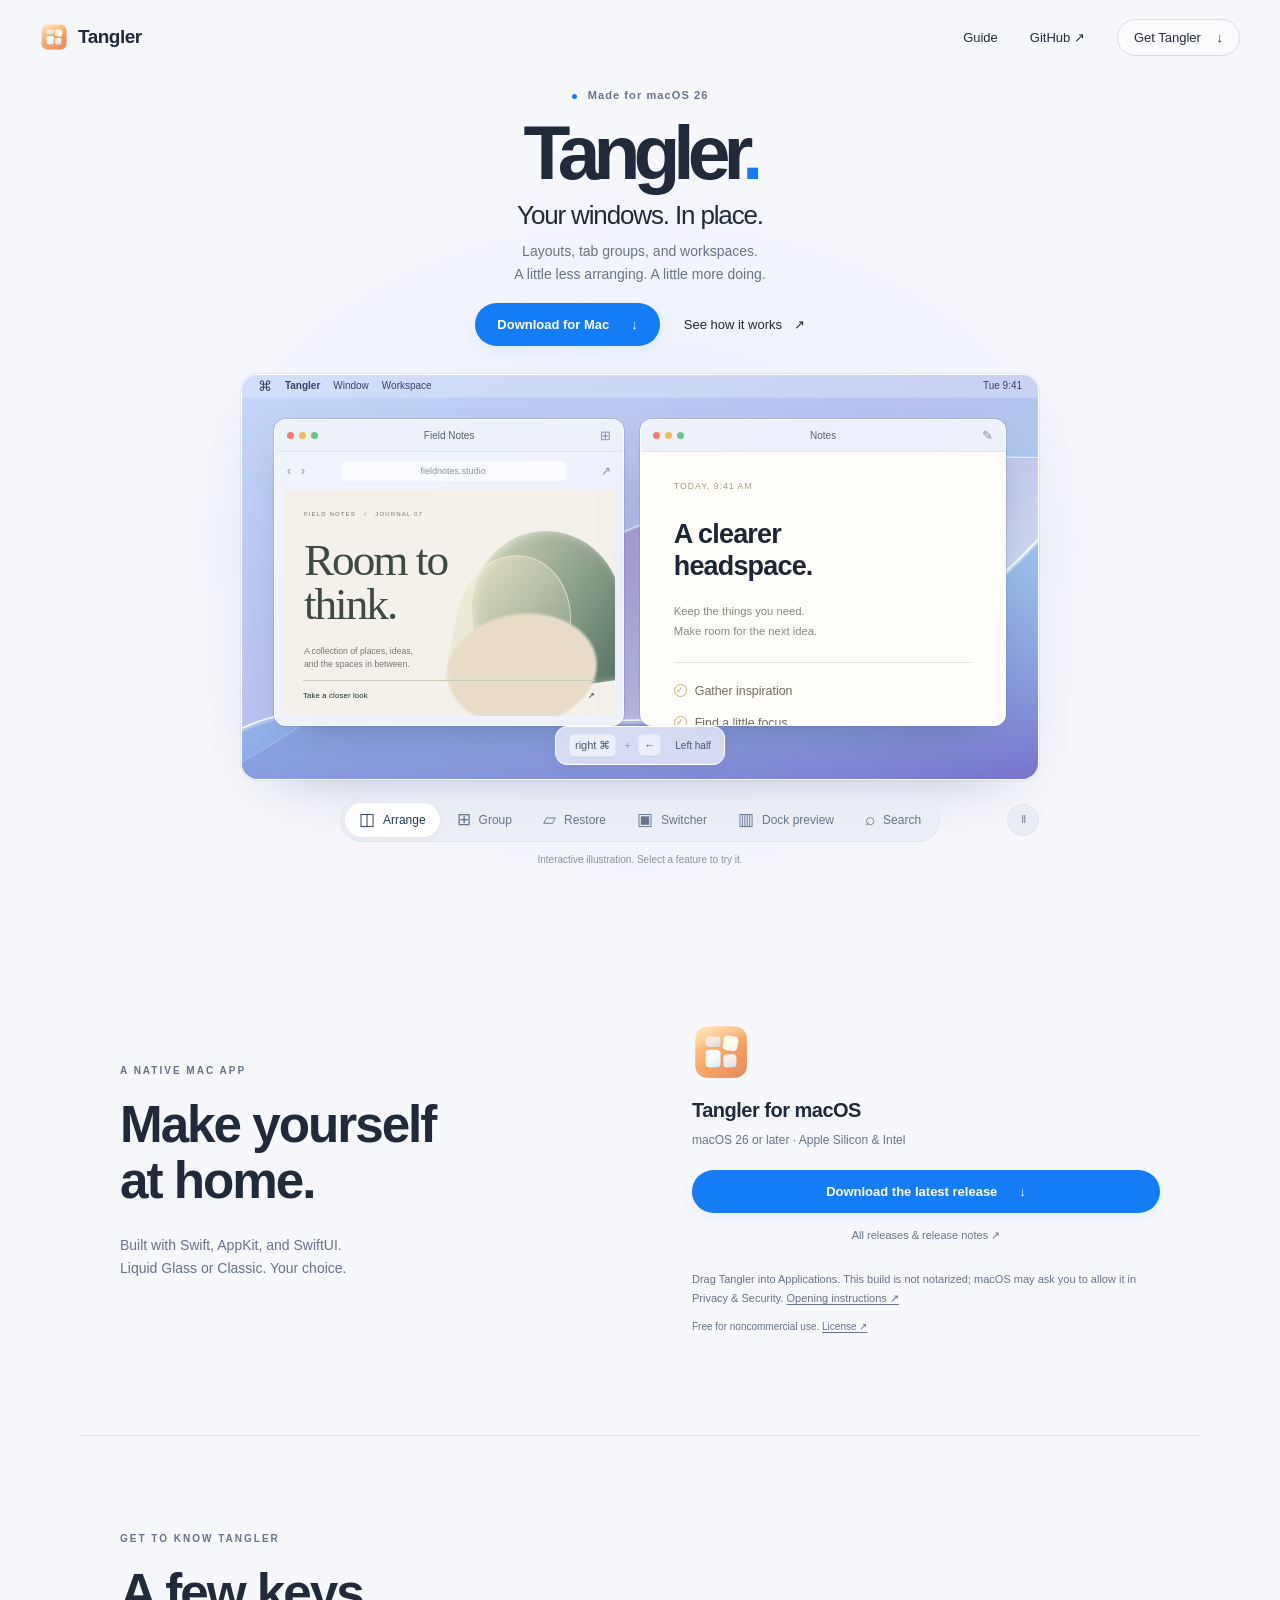
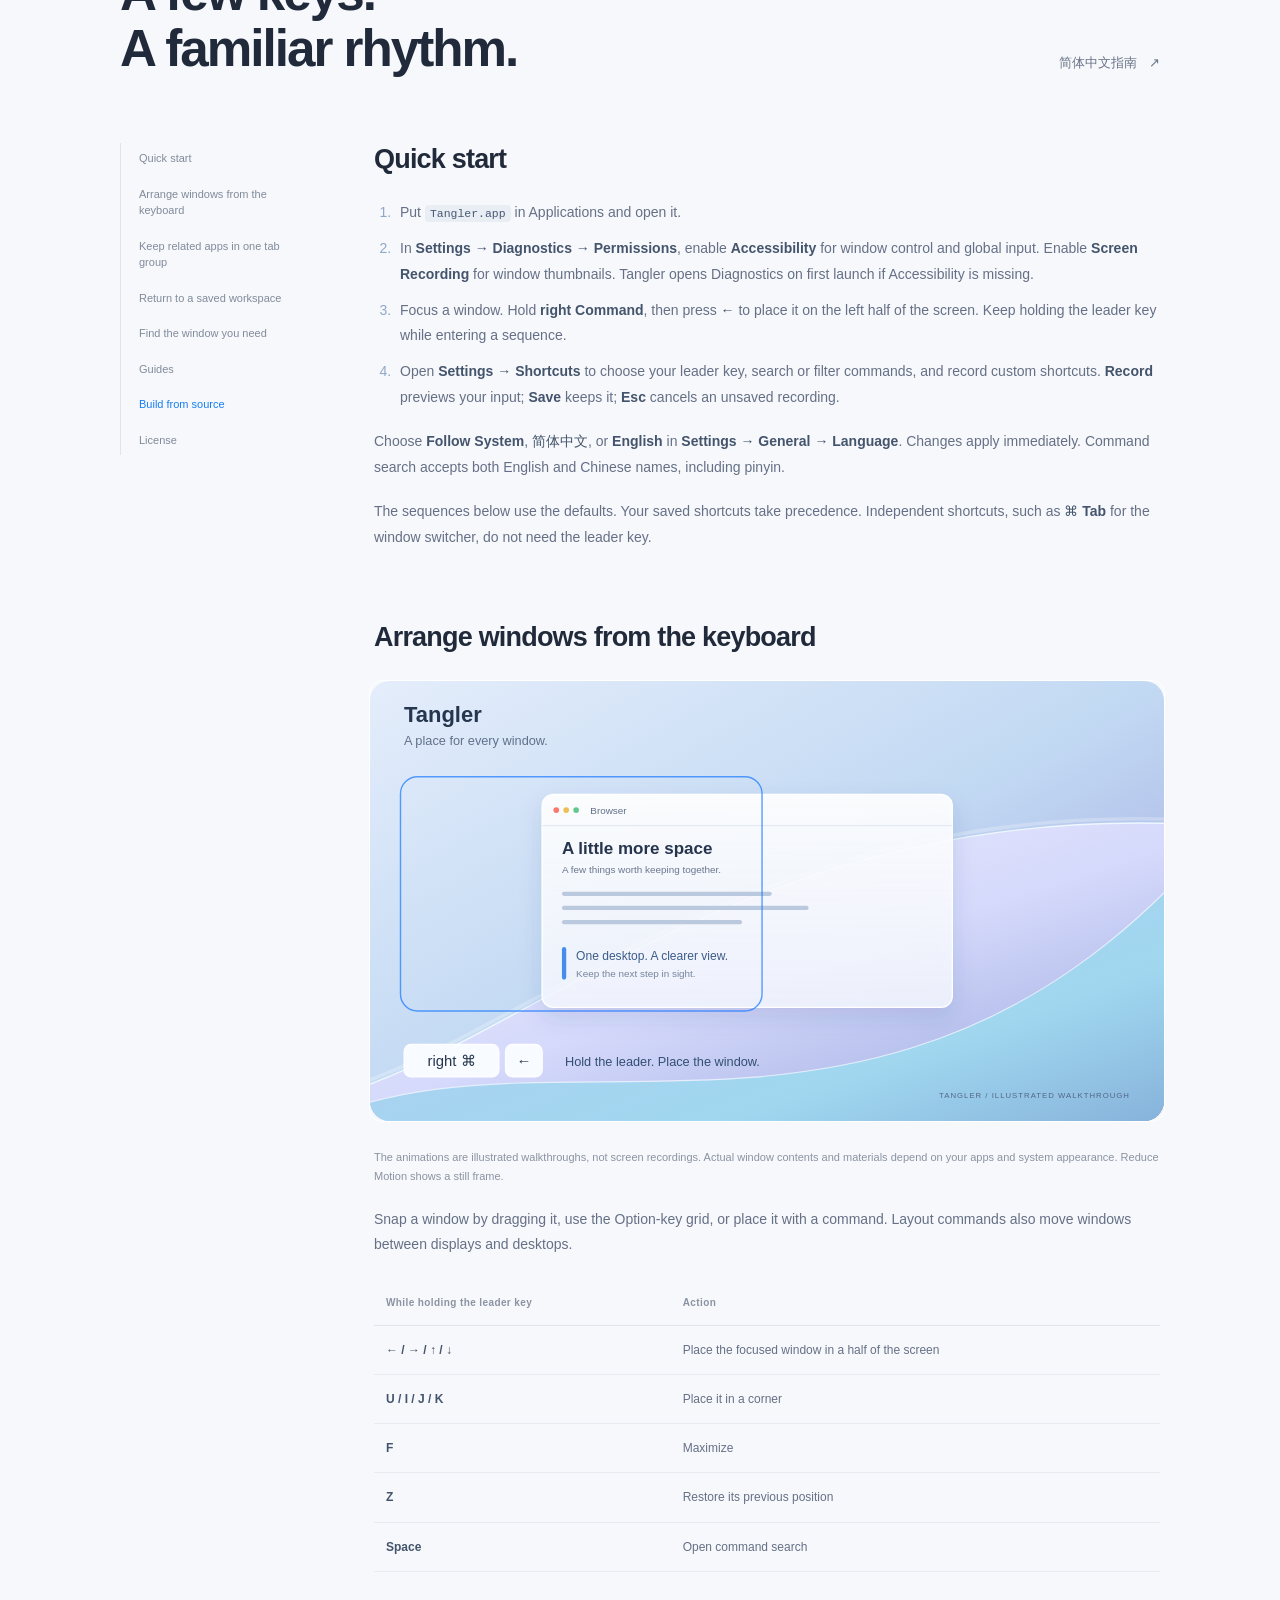
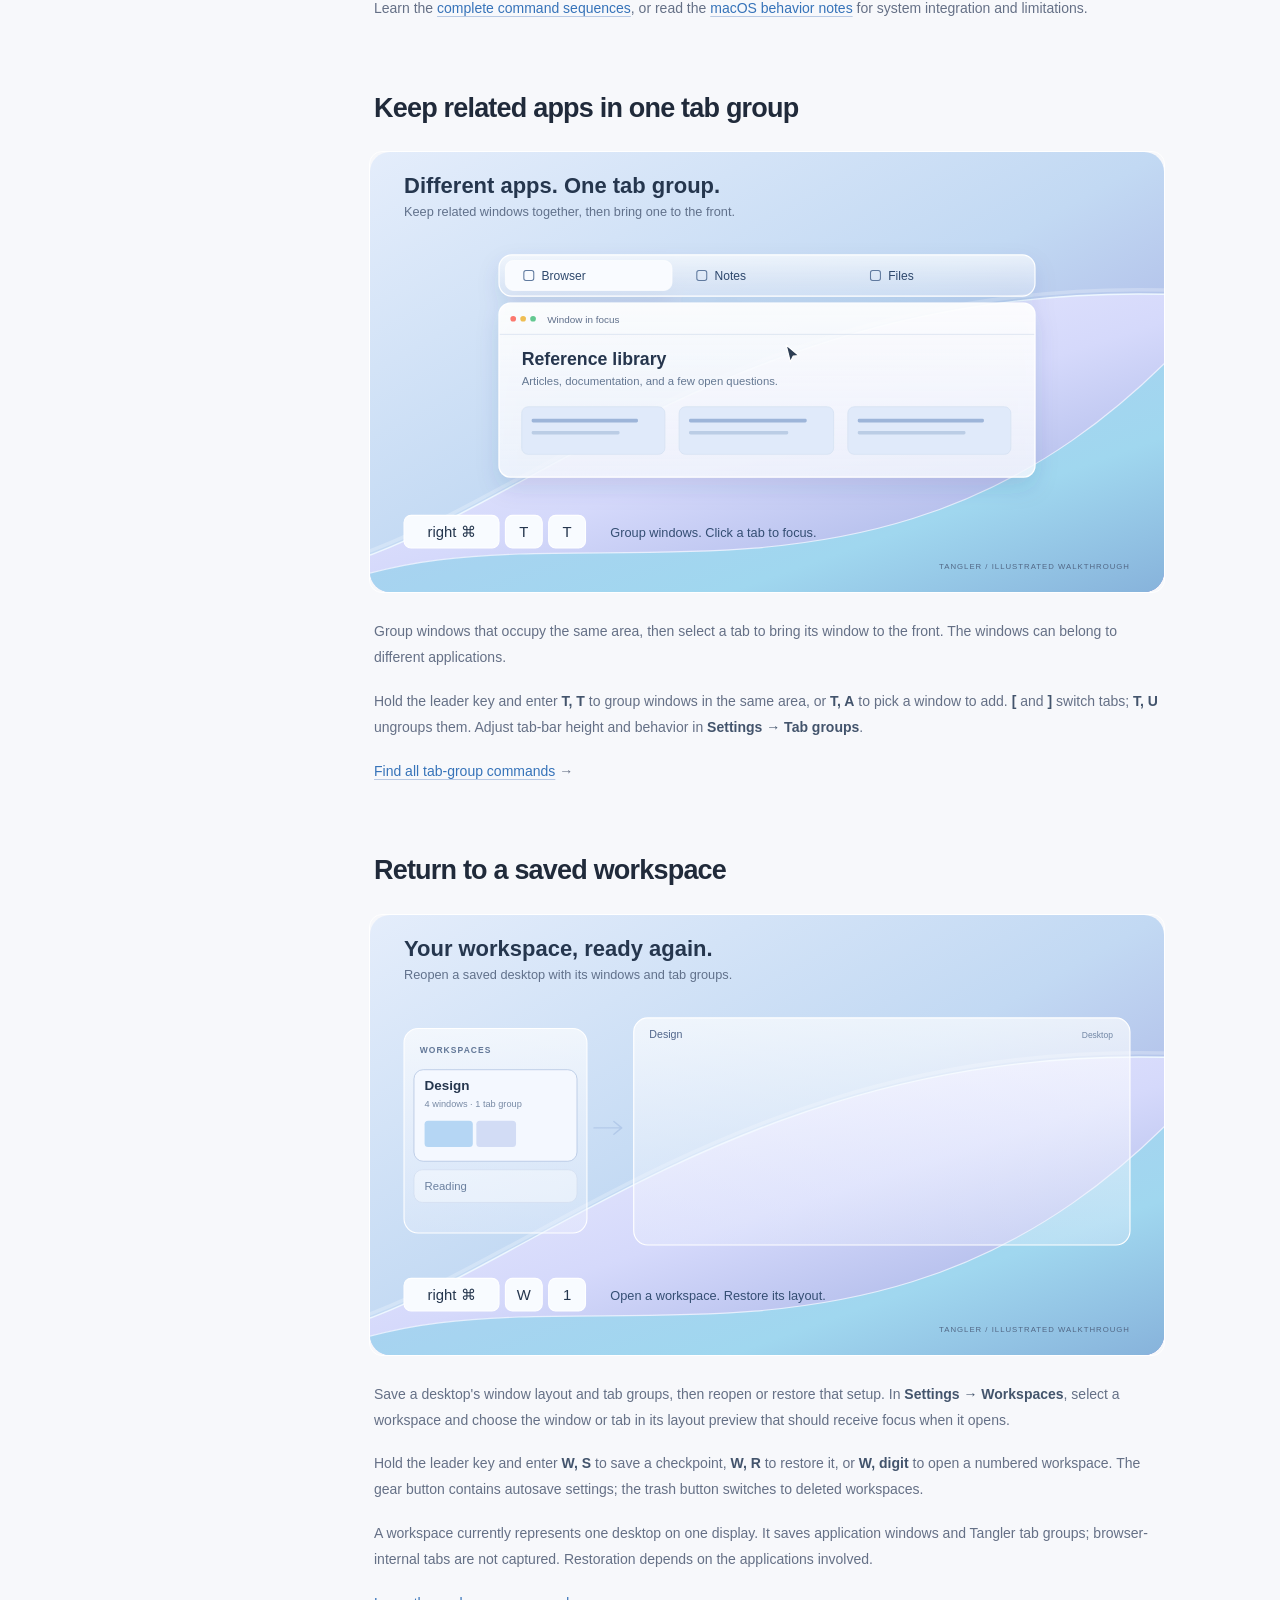
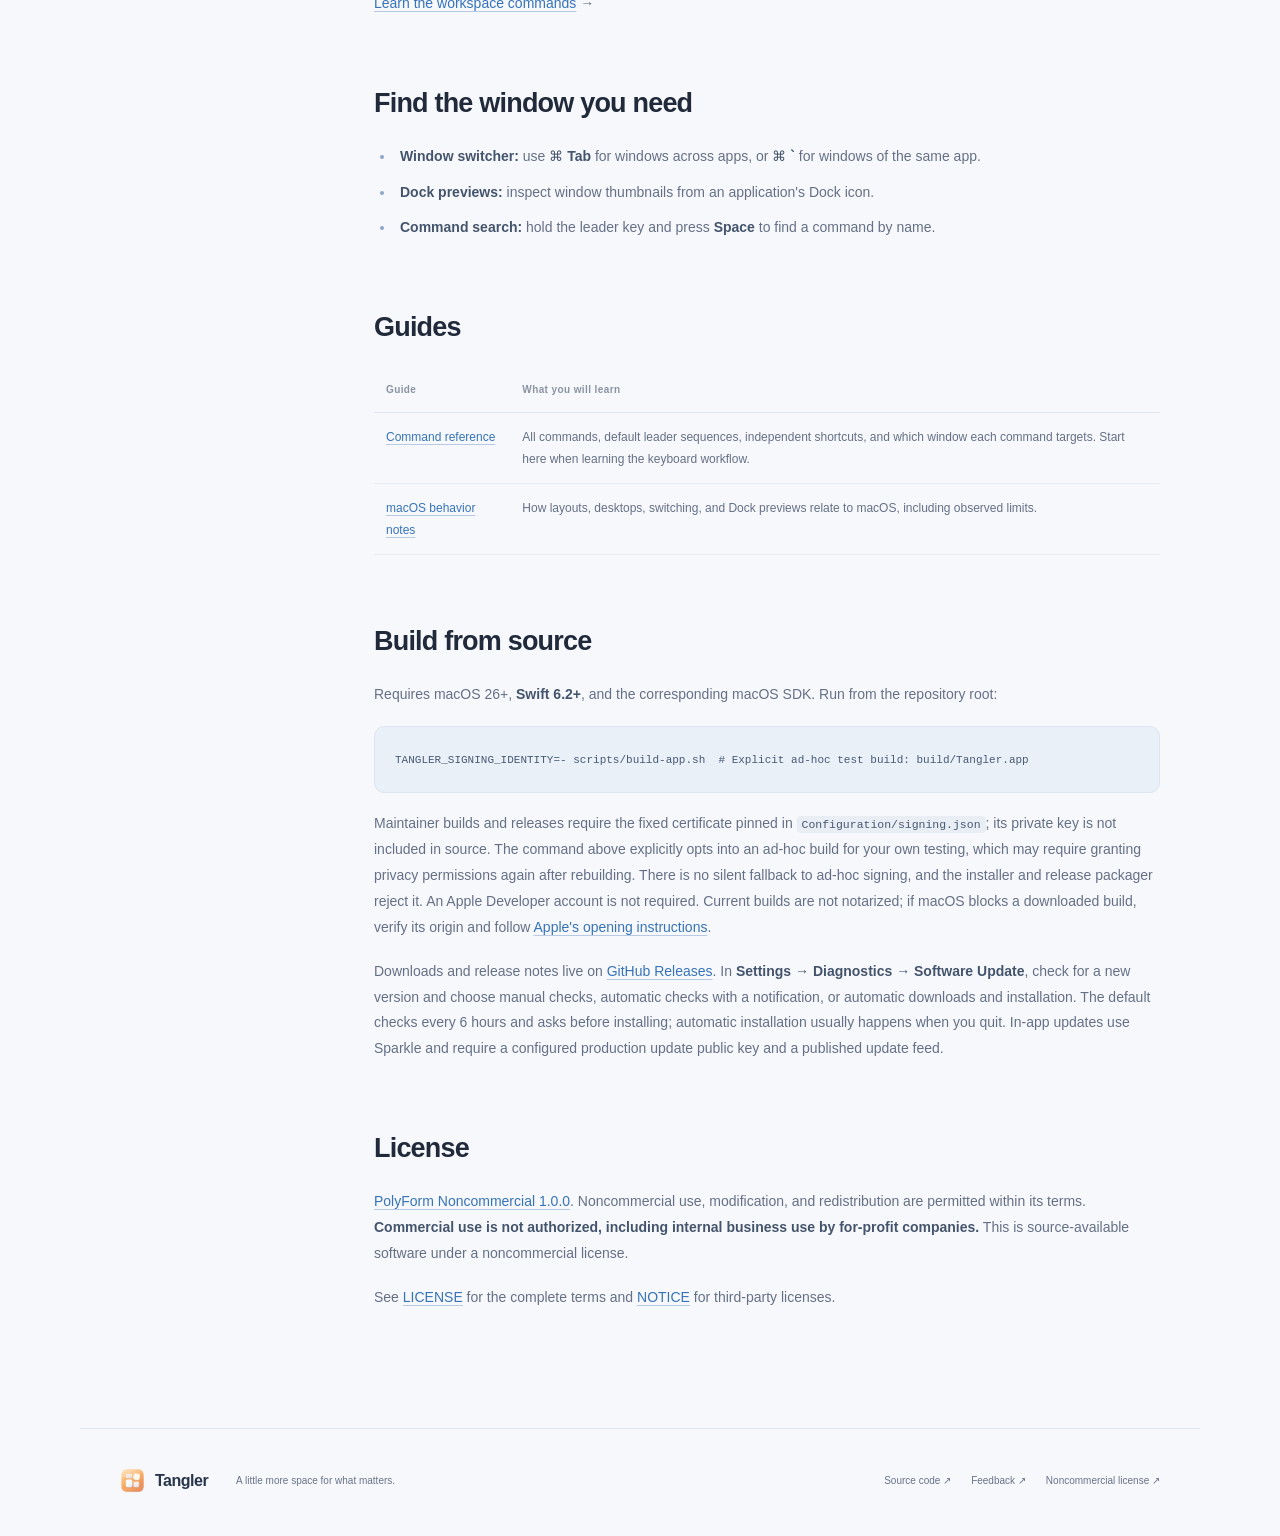
==== commit 65038312: "Export Tangler 0.0.1" ====
--- a/index.html
+++ b/index.html
@@ -442,10 +442,9 @@
 </table>
 <h2 id="build-from-source">Build from source</h2>
 <p>Requires macOS 26+, <strong>Swift 6.2+</strong>, and the corresponding macOS SDK. Run from the repository root:</p>
-<pre><code class="language-sh">scripts/build-app.sh          # Build build/Tangler.app
-scripts/install-app.sh        # Build, replace /Applications/Tangler.app, and launch
+<pre><code class="language-sh">TANGLER_SIGNING_IDENTITY=- scripts/build-app.sh  # Explicit ad-hoc test build: build/Tangler.app
 </code></pre>
-<p>Without a configured local signing identity, the build uses ad-hoc signing. An Apple Developer account is not required. Current builds are not notarized; if macOS blocks a downloaded build, verify its origin and follow <a href="https://support.apple.com/en-us/102445">Apple's opening instructions</a>.</p>
+<p>Maintainer builds and releases require the fixed certificate pinned in <code>Configuration/signing.json</code>; its private key is not included in source. The command above explicitly opts into an ad-hoc build for your own testing, which may require granting privacy permissions again after rebuilding. There is no silent fallback to ad-hoc signing, and the installer and release packager reject it. An Apple Developer account is not required. Current builds are not notarized; if macOS blocks a downloaded build, verify its origin and follow <a href="https://support.apple.com/en-us/102445">Apple's opening instructions</a>.</p>
 <p>Downloads and release notes live on <a href="https://github.com/Q1ngSong/Tangler/releases">GitHub Releases</a>. In <strong>Settings → Diagnostics → Software Update</strong>, check for a new version and choose manual checks, automatic checks with a notification, or automatic downloads and installation. The default checks every 6 hours and asks before installing; automatic installation usually happens when you quit. In-app updates use Sparkle and require a configured production update public key and a published update feed.</p>
 <h2 id="license">License</h2>
 <p><a href="https://github.com/Q1ngSong/Tangler/blob/main/LICENSE">PolyForm Noncommercial 1.0.0</a>. Noncommercial use, modification, and redistribution are permitted within its terms. <strong>Commercial use is not authorized, including internal business use by for-profit companies.</strong> This is source-available software under a noncommercial license.</p>
